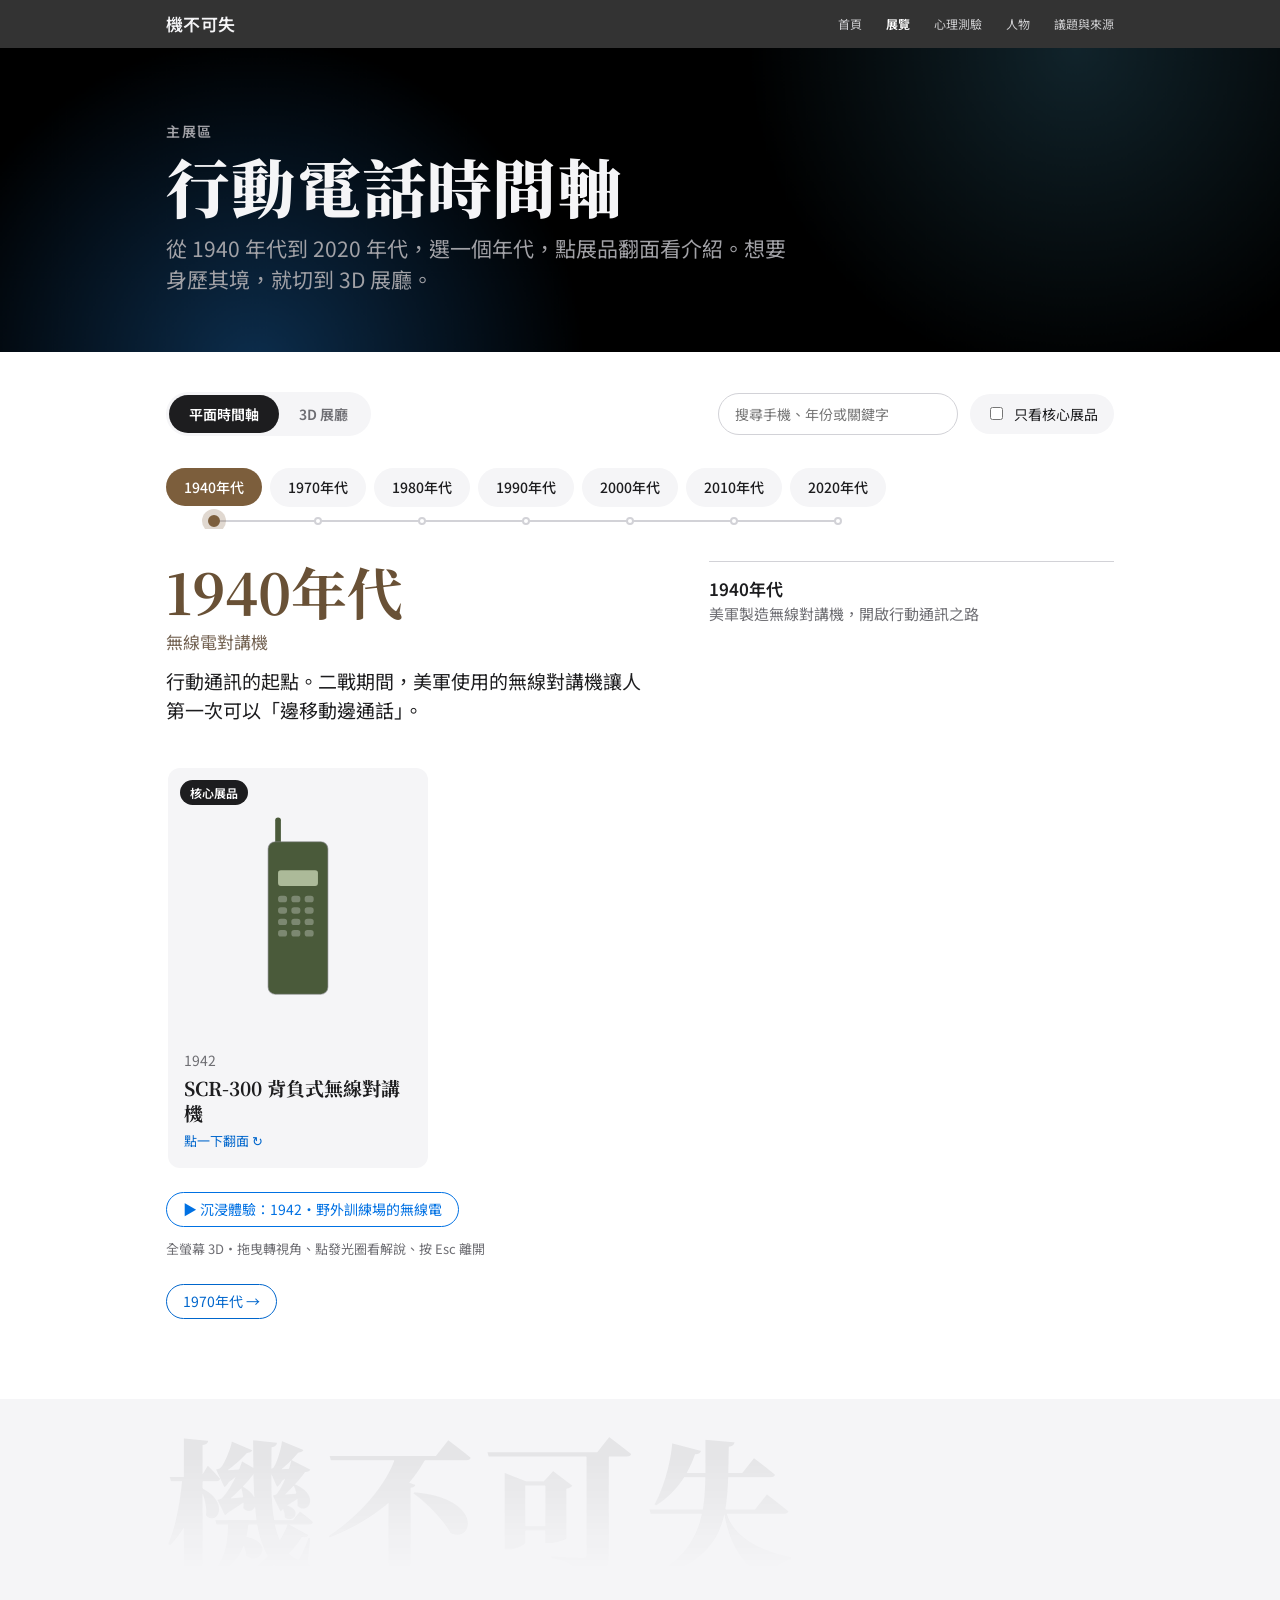
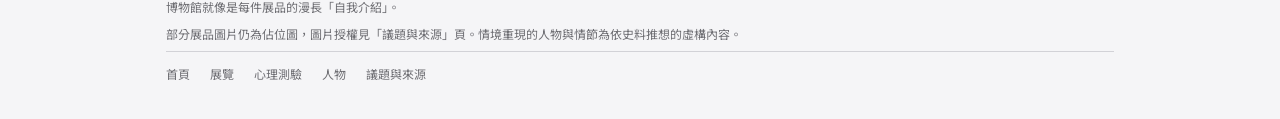
==== exhibit.html @ 0d258b7f "加入「機不可失」網站的完整原始碼 把線上版（Claude Artifact）的 62 個檔案逐檔存進 repo，並補上 README。 與線上版比對過大小與 SHA-256，沒有任何差異。  內容： " ====
<!doctype html>
<html lang="zh-Hant">
<head>
<meta charset="utf-8">
<meta name="viewport" content="width=device-width,initial-scale=1,viewport-fit=cover">
<title>展覽｜機不可失</title>
<meta name="description" content="行動電話時間軸：平面年代導覽與 3D 展廳。">
<link rel="icon" href="data:image/svg+xml,%3Csvg xmlns='http://www.w3.org/2000/svg' viewBox='0 0 64 64'%3E%3Crect width='64' height='64' rx='14' fill='%23000'/%3E%3Crect x='21' y='10' width='22' height='44' rx='5' fill='none' stroke='%23fff' stroke-width='3'/%3E%3Ccircle cx='32' cy='47' r='2.5' fill='%232997ff'/%3E%3C/svg%3E">
<meta property="og:type" content="website">
<meta property="og:site_name" content="機不可失">
<meta property="og:title" content="展覽｜機不可失">
<meta property="og:description" content="行動電話時間軸：平面年代導覽與 3D 展廳。">
<meta property="og:locale" content="zh_TW">
<meta name="theme-color" content="#000000">
<link rel="preconnect" href="https://fonts.googleapis.com">
<link rel="preconnect" href="https://fonts.gstatic.com" crossorigin>
<link href="https://fonts.googleapis.com/css2?family=Noto+Sans+TC:wght@400;500;700;900&family=Noto+Serif+TC:wght@600;700;900&display=swap" rel="stylesheet" media="print" onload="this.media='all'">
<noscript><link href="https://fonts.googleapis.com/css2?family=Noto+Sans+TC:wght@400;500;700;900&family=Noto+Serif+TC:wght@600;700;900&display=swap" rel="stylesheet"></noscript>
<link rel="stylesheet" href="css/3d.css">
<link rel="stylesheet" href="css/style.css">
<link rel="stylesheet" href="css/transitions.css">
<script src="js/transitions.js"></script>
<script type="importmap">{"imports":{"three":"https://cdn.jsdelivr.net/npm/three@0.160.0/build/three.module.js","three/addons/":"https://cdn.jsdelivr.net/npm/three@0.160.0/examples/jsm/"}}</script>
<style>:root{padding-top:env(safe-area-inset-top,0px);padding-bottom:env(safe-area-inset-bottom,0px)}[hidden]{display:none!important}</style>
</head>
<body data-page="exhibit">
<div id="site-nav"></div>

<section class="band page-head dark"><div class="wrap">
  <p class="eyebrow">主展區</p>
  <h1>行動電話時間軸</h1>
  <p class="sub">從 1940 年代到 2020 年代，選一個年代，點展品翻面看介紹。想要身歷其境，就切到 3D 展廳。</p>
</div></section>
<section class="band" id="exhibit-top"><div class="wrap" style="padding-block:40px 80px">
  <div class="exhibit-bar">
    <div class="mode-switch" role="tablist" aria-label="參觀模式">
      <button role="tab" id="tab-2d" aria-selected="true" aria-controls="panel-2d">平面時間軸</button>
      <button role="tab" id="tab-3d" aria-selected="false" aria-controls="panel-3d">3D 展廳</button>
    </div>
    <div class="filters">
      <input type="search" id="search" placeholder="搜尋手機、年份或關鍵字" aria-label="搜尋展品" autocomplete="off">
      <label class="chip-toggle" for="core-only"><input type="checkbox" id="core-only"> 只看核心展品</label>
    </div>
  </div>
  <div id="panel-2d" role="tabpanel" aria-labelledby="tab-2d">
    <div class="era-rail" id="era-rail" role="tablist" aria-label="年代"></div>
    <div class="era-panel" id="era-panel"></div>
    <div id="search-results" hidden></div>
  </div>
  <div id="panel-3d" role="tabpanel" aria-labelledby="tab-3d" hidden>
    <div class="hall" id="hall">
      <div class="hall-canvas" id="hall-canvas"></div>
      <div class="hall-loading" id="hall-loading"><div class="hall-skel"><span class="hs-phone"></span><span class="hs-bar"><i></i></span><p>展廳載入中…</p></div></div>
      <div class="hall-count" id="hall-count" aria-live="polite"></div>
      <div class="hall-hint">拖曳旋轉 · 雙指縮放 · 點按鍵、螢幕和圓點試試看 · 點發光展台進入沉浸體驗</div>
      <button class="hall-nav prev" id="hall-prev" aria-label="上一件展品">‹</button>
      <button class="hall-nav next" id="hall-next" aria-label="下一件展品">›</button>
      <div class="hall-info" id="hall-info"></div>
    </div>
    <div class="hall-strip" id="hall-strip" role="group" aria-label="用年份跳到展品"></div>
  </div>
</div></section>
<div id="site-footer"></div>
<script src="js/data.js"></script>
<script src="js/common.js"></script>
<script src="js/passport.js"></script>
<script src="js/exhibit.js"></script>
</body>
</html>
---- css/3d.css ----
/* 3D 展廳與沉浸體驗：沿用原本的樣式 */
.hall {
  position: relative; height: min(76vh, 700px); min-height: 440px;
  overflow: hidden; background: var(--hall-bg); border: 1px solid rgba(255, 255, 255, .08);
  color: #eef3fb; touch-action: pan-y; isolation: isolate;
  box-shadow: 0 30px 80px -30px rgba(40, 90, 200, .35);
}
/* 四角壓暗，讓視線落在展品上 */
.hall::after {
  content: ""; position: absolute; inset: 0; z-index: 1; pointer-events: none;
  background: radial-gradient(120% 90% at 55% 45%, transparent 55%, rgba(2, 4, 10, .55) 100%);
}
.hall-canvas, .hall-canvas canvas { position: absolute; inset: 0; width: 100%; height: 100%; display: block; }
.hall-canvas canvas { cursor: grab; }
.hall-canvas canvas:active { cursor: grabbing; }
.hall-loading { position: absolute; inset: 0; display: grid; place-items: center; color: #9fb0c8; }
.hall-hint, .hall-count, .hall-nav, .hall-info { z-index: 2; }
.hall-hint {
  position: absolute; top: 16px; left: 50%; transform: translateX(-50%);
  font-size: 13px; color: #c3d2ea; background: rgba(10, 16, 30, .55);
  border: 1px solid rgba(255, 255, 255, .12); border-radius: 980px;
  backdrop-filter: blur(10px); -webkit-backdrop-filter: blur(10px);
  padding: 6px 16px; width: max-content; max-width: calc(100% - 120px); text-align: center; line-height: 1.5; pointer-events: none;
  animation: hint-out .6s ease 8s forwards;
}
@keyframes hint-out { to { opacity: 0; } }
.hall-count {
  position: absolute; top: 16px; left: 16px; padding: 6px 12px; border-radius: 980px;
  font-size: 12px; letter-spacing: .08em; color: #8fa6c8; font-variant-numeric: tabular-nums;
  background: rgba(10, 16, 30, .55); border: 1px solid rgba(255, 255, 255, .12);
  backdrop-filter: blur(10px); -webkit-backdrop-filter: blur(10px); pointer-events: none;
}
.hall-count b { color: #eef3fb; font-size: 14px; }
.hall-nav {
  position: absolute; top: 45%; width: 48px; height: 48px; border-radius: 50%;
  border: 1px solid rgba(255, 255, 255, .22); background: rgba(10, 16, 30, .55);
  backdrop-filter: blur(10px); -webkit-backdrop-filter: blur(10px);
  color: #fff; font-size: 26px; line-height: 1; cursor: pointer;
  transition: background .2s, transform .2s, border-color .2s, opacity .2s;
}
.hall-nav:hover:not(:disabled) { background: rgba(96, 165, 250, .28); border-color: #60a5fa; }
.hall-nav:active:not(:disabled) { transform: scale(.94); }
.hall-nav:disabled { opacity: .25; cursor: default; }
.hall-nav:focus-visible, .hs-tick:focus-visible { outline: 2px solid #60a5fa; outline-offset: 2px; }
.hall-nav.prev { left: 16px; }
.hall-nav.next { right: 16px; }
.hall-info {
  position: absolute; left: 16px; right: 16px; bottom: 16px; max-width: 440px;
  background: rgba(8, 13, 26, .72); backdrop-filter: blur(16px) saturate(1.3); -webkit-backdrop-filter: blur(16px) saturate(1.3);
  border: 1px solid rgba(255, 255, 255, .14); border-radius: 16px; padding: 18px 20px 16px;
  box-shadow: 0 20px 50px rgba(0, 0, 0, .45);
}
.hall-info .year { color: #7db4ff; font-weight: 700; font-size: 12px; letter-spacing: .14em; margin-bottom: 4px; }
.hall-info h3 { margin: 0 0 8px; font-size: 22px; line-height: 1.25; }
.hall-info p { margin: 0 0 6px; font-size: 14px; line-height: 1.65; color: #c9d4e4; }
.hall-info .btn { border-color: rgba(238, 243, 251, .55); color: #eef3fb; margin-top: 6px; }
.hall-info .btn:hover { background: rgba(255, 255, 255, .1); }

/* 互動操作列、零件說明圓點 */
.hall-tools {
  position: absolute; z-index: 3; top: 64px; right: 16px; display: flex; flex-direction: column; align-items: stretch; gap: 8px; width: 132px;
}
.hall-tool {
  font: inherit; font-size: 13px; font-weight: 600; color: #e6edf8; cursor: pointer; text-align: center; white-space: nowrap;
  padding: 9px 12px; border-radius: 980px; border: 1px solid rgba(255, 255, 255, .2);
  background: rgba(10, 16, 30, .62); backdrop-filter: blur(10px); -webkit-backdrop-filter: blur(10px);
  transition: background .2s, border-color .2s, transform .15s;
}
.hall-tool:hover { background: rgba(96, 165, 250, .26); border-color: #60a5fa; }
.hall-tool:active { transform: scale(.96); }
.hall-tool:focus-visible { outline: 2px solid #60a5fa; outline-offset: 2px; }
.hall-tool.primary { background: #3b82f6; border-color: #3b82f6; color: #fff; }
.hall-tool.primary:hover { background: #2f6fe0; }
.hall-tool-row { display: flex; gap: 8px; justify-content: space-between; }
.hall-tool.round { flex: 1; padding: 7px 0; font-size: 16px; line-height: 1.1; }
.hall-pins { position: absolute; inset: 0; z-index: 3; pointer-events: none; overflow: hidden; }
.hall-pin {
  position: absolute; width: 26px; height: 26px; margin: -13px 0 0 -13px; padding: 0; border: 0; border-radius: 50%;
  background: rgba(96, 165, 250, .22); pointer-events: auto; cursor: pointer; color: #eef3fb; text-align: left;
}
.hall-pin i { position: absolute; inset: 7px; border-radius: 50%; background: #60a5fa; box-shadow: 0 0 0 2px rgba(255, 255, 255, .85); }
.hall-pin::before { content: ""; position: absolute; inset: -2px; border-radius: 50%; border: 2px solid rgba(96, 165, 250, .7); animation: pin-pulse 2s ease-out infinite; }
@keyframes pin-pulse { from { transform: scale(.7); opacity: 1; } to { transform: scale(1.7); opacity: 0; } }
.hall-pin:focus-visible { outline: 2px solid #fff; outline-offset: 2px; }
.hall-pin .pin-card {
  display: none; position: absolute; left: 32px; top: -6px; width: min(250px, 62vw); padding: 12px 14px; border-radius: 12px;
  background: rgba(8, 13, 26, .92); border: 1px solid rgba(255, 255, 255, .16); box-shadow: 0 16px 40px rgba(0, 0, 0, .5);
  font-size: 13px; line-height: 1.6; color: #c9d4e4; z-index: 5;
}
.hall-pin .pin-card b { display: block; margin-bottom: 3px; font-size: 14px; color: #fff; }
.hall-pin.open { z-index: 6; }
.hall-pin.open .pin-card { display: block; }
.hall-pin.left .pin-card { left: auto; right: 32px; }
.hall-pin.up .pin-card { top: auto; bottom: -6px; }
.hall-pin.open::before { animation: none; opacity: 0; }
@media (prefers-reduced-motion: reduce) { .hall-pin::before { animation: none; } .hall-tool { transition: none; } }

.hall .hall-nav.prev { left: auto; right: 76px; top: auto; bottom: 16px; }
.hall .hall-nav.next { right: 16px; top: auto; bottom: 16px; }
@media (max-width: 720px) {
  .hall-tools { top: 56px; left: 10px; right: 10px; width: auto; flex-direction: row; align-items: center; overflow-x: auto; scrollbar-width: none; padding-bottom: 2px; }
  .hall-slider { flex: 0 0 auto; width: 128px; }
  .hall-tools::-webkit-scrollbar { display: none; }
  .hall-tool { flex: 0 0 auto; }
  .hall-tool-row { flex: 0 0 auto; }
  .hall-tool.round { flex: 0 0 auto; width: 36px; }
  .hall .hall-nav.prev { left: 10px; right: auto; top: 46%; bottom: auto; }
  .hall .hall-nav.next { right: 10px; top: 46%; bottom: auto; }
  .hall-hint { display: none; }
}

/* 展廳下方的年份導覽 */
.hall-strip {
  display: flex; gap: 28px; overflow-x: auto; margin-top: 14px; padding: 4px 2px 10px;
  scrollbar-width: thin; scroll-snap-type: x proximity;
}
.hs-era { flex: 0 0 auto; display: grid; gap: 8px; }
.hs-label { font-size: 12px; letter-spacing: .1em; color: var(--muted); white-space: nowrap; }
.hs-ticks { display: flex; gap: 2px; border-top: 1px solid var(--line); }
.hs-tick {
  position: relative; display: grid; gap: 6px; justify-items: center; padding: 0 10px 4px; min-width: 52px;
  border: 0; background: transparent; color: var(--muted); font: inherit; font-size: 13px; cursor: pointer;
  scroll-snap-align: center; font-variant-numeric: tabular-nums;
}
.hs-tick i { display: block; width: 9px; height: 9px; margin-top: -5px; border-radius: 50%; background: var(--line); border: 2px solid var(--bg); transition: transform .2s, background .2s; }
.hs-tick:hover { color: var(--ink); }
.hs-tick:hover i { background: var(--muted); }
.hs-tick.on { color: var(--ink); font-weight: 700; }
.hs-tick.on i { background: #60a5fa; transform: scale(1.5); box-shadow: 0 0 0 4px rgba(96, 165, 250, .25); }
@media (prefers-reduced-motion: reduce) { .hall-nav, .hs-tick i { transition: none; } }

.hall-enter { border-color: #60a5fa !important; color: #dbeafe !important; }
.era-scenes { display: flex; flex-wrap: wrap; gap: 10px; margin-top: 4px; }
.era-scenes .btn { border-color: var(--accent); color: var(--accent); }
html.imm-open, html.imm-open body { overflow: hidden; }
.imm [hidden] { display: none !important; }
.imm {
  --imm-panel: rgba(8, 13, 26, .84); --imm-ink: #f1f5fb; --imm-muted: #c9d4e4; --imm-accent: #60a5fa;
  position: fixed; inset: 0; z-index: 1000; background: #060a14; color: var(--imm-ink);
  font-family: var(--sans); overflow: hidden; touch-action: none; user-select: none; -webkit-user-select: none;
}
.imm-canvas, .imm-canvas canvas { position: absolute; inset: 0; width: 100%; height: 100%; display: block; }
.imm-btn {
  font: inherit; font-size: 14px; font-weight: 700; color: var(--imm-ink); cursor: pointer; white-space: nowrap;
  background: var(--imm-panel); border: 1px solid rgba(255, 255, 255, .22); padding: 8px 14px;
  backdrop-filter: blur(6px); -webkit-backdrop-filter: blur(6px);
}
.imm-btn.primary { background: var(--imm-accent); border-color: var(--imm-accent); color: #051231; }
.imm-btn.pulse { animation: imm-pulse 1.4s ease-in-out infinite; }
@keyframes imm-pulse { 50% { box-shadow: 0 0 0 8px rgba(96, 165, 250, .25); } }
.imm-top {
  position: absolute; left: 0; right: 0; top: 0; display: flex; align-items: center; gap: 12px;
  padding: calc(env(safe-area-inset-top, 0px) + 12px) max(14px, env(safe-area-inset-right, 0px)) 12px max(14px, env(safe-area-inset-left, 0px));
  background: linear-gradient(rgba(0, 0, 0, .45), transparent);
}
.imm-steps { flex: 1; display: flex; justify-content: center; gap: 6px; }
.imm-steps span { width: 22px; height: 4px; background: rgba(255, 255, 255, .28); }
.imm-steps span.done { background: rgba(255, 255, 255, .75); }
.imm-steps span.now { background: var(--imm-accent); }
.imm-reticle { position: absolute; left: 50%; top: 50%; width: 44px; height: 44px; margin: -22px 0 0 -22px; pointer-events: none; }
.imm-reticle svg { width: 100%; height: 100%; overflow: visible; transform: rotate(-90deg); }
.imm-reticle .dot { fill: rgba(255, 255, 255, .9); stroke: rgba(0, 0, 0, .35); stroke-width: 1; }
.imm-reticle .ring { fill: none; stroke: var(--imm-accent); stroke-width: 3.5; stroke-linecap: round; transition: stroke-dashoffset .08s linear; }
.imm-reticle.active .dot { fill: var(--imm-accent); }
.imm-peek {
  position: absolute; top: 52px; left: 50%; transform: translateX(-50%); white-space: nowrap;
  font-size: 13px; font-weight: 700; text-shadow: 0 1px 4px rgba(0, 0, 0, .8);
}
.imm-arrow {
  position: absolute; top: 50%; transform: translateY(-50%); pointer-events: none;
  font-weight: 900; font-size: 15px; padding: 8px 14px; background: var(--imm-panel);
  opacity: 0; transition: opacity .3s;
}
.imm-arrow[data-dir="left"] { left: max(12px, env(safe-area-inset-left, 0px)); opacity: 1; }
.imm-arrow[data-dir="right"] { right: max(12px, env(safe-area-inset-right, 0px)); opacity: 1; }
.imm-arrow[data-dir="up"] { left: 50%; top: 22%; transform: translateX(-50%); opacity: 1; }
.imm-arrow[data-dir="down"] { left: 50%; top: 74%; transform: translateX(-50%); opacity: 1; }
.imm-caption {
  position: absolute; left: 50%; bottom: calc(env(safe-area-inset-bottom, 0px) + 28px); transform: translate(-50%, 8px);
  width: min(680px, calc(100% - 32px)); margin: 0; padding: 12px 18px; text-align: center;
  background: var(--imm-panel); font-size: clamp(16px, 2.2vw, 20px); line-height: 1.55; font-weight: 500; text-wrap: balance;
  opacity: 0; transition: opacity .4s, transform .4s; pointer-events: none;
}
.imm-caption.show { opacity: 1; transform: translate(-50%, 0); }
.imm-skip { position: absolute; right: max(14px, env(safe-area-inset-right, 0px)); bottom: calc(env(safe-area-inset-bottom, 0px) + 100px); }
.imm-explore {
  position: absolute; left: 50%; transform: translateX(-50%); bottom: calc(env(safe-area-inset-bottom, 0px) + 20px);
  width: min(560px, calc(100% - 32px)); padding: 12px 14px; background: var(--imm-panel);
  display: grid; gap: 8px; transition: opacity .3s;
}
.imm-explore.dim { opacity: 0; pointer-events: none; }
.imm-prompt { margin: 0; font-weight: 700; }
.imm-explore-row { display: flex; align-items: center; justify-content: space-between; gap: 12px; }
.imm-count { color: var(--imm-muted); font-size: 14px; }
.imm-card {
  position: absolute; left: 50%; transform: translateX(-50%); bottom: calc(env(safe-area-inset-bottom, 0px) + 20px);
  width: min(560px, calc(100% - 32px)); max-height: 46vh; overflow: auto; padding: 16px 18px 14px;
  background: #ffffff; color: #0a1324; box-shadow: 0 10px 40px rgba(0, 0, 0, .4); animation: imm-up .3s ease-out;
}
.imm-card .eyebrow { color: #1d4ed8; margin-bottom: 4px; }
.imm-card h3 { margin: 0 0 6px; font-size: 19px; text-wrap: balance; }
.imm-card-text { margin: 0 0 12px; font-size: 15px; line-height: 1.7; color: #3b4760; }
.imm-card .imm-btn { background: #0a1324; color: #ffffff; border-color: #0a1324; }
@keyframes imm-up { from { opacity: 0; transform: translate(-50%, 12px); } }
.imm-sheet {
  position: absolute; inset: 0; display: grid; align-content: center; justify-items: center; gap: 4px; overflow: auto;
  padding: 24px max(24px, env(safe-area-inset-right, 0px)) 24px max(24px, env(safe-area-inset-left, 0px));
  background: rgba(5, 9, 20, .72); backdrop-filter: blur(3px); -webkit-backdrop-filter: blur(3px);
}
.imm-sheet > * { width: min(560px, 100%); }
.imm-sheet .eyebrow { color: var(--imm-accent); }
.imm-sheet h2 { margin: 0 0 8px; font-family: var(--serif); font-size: clamp(28px, 6vw, 40px); text-wrap: balance; }
.imm-sheet p { margin: 0 0 10px; color: var(--imm-muted); line-height: 1.7; }
.imm-how { list-style: none; padding: 0; margin: 6px 0 12px; display: grid; gap: 8px; }
.imm-how li { color: var(--imm-muted); font-size: 15px; line-height: 1.6; }
.imm-how b { display: block; color: var(--imm-ink); }
.imm-note { font-size: 13px; border-left: 3px solid var(--imm-accent); padding-left: 10px; }
.imm-actions { display: flex; flex-wrap: wrap; gap: 10px; margin-top: 8px; }
.imm-sheet .btn { border-color: var(--imm-ink); color: var(--imm-ink); cursor: pointer; font: inherit; font-weight: 700; }
.imm-sheet .btn.primary { background: var(--imm-accent); border-color: var(--imm-accent); color: #051231; }
.imm-loading { font-size: 14px; }
.imm-toast {
  position: absolute; left: 50%; top: calc(env(safe-area-inset-top, 0px) + 64px); transform: translate(-50%, -8px);
  width: max-content; max-width: calc(100% - 32px); padding: 10px 16px; background: var(--imm-panel);
  font-size: 14px; opacity: 0; transition: opacity .3s, transform .3s; pointer-events: none;
}
.imm-toast.show { opacity: 1; transform: translate(-50%, 0); }
@media (max-width: 720px) {
  .imm-caption { bottom: calc(env(safe-area-inset-bottom, 0px) + 18px); }
  .imm-skip { bottom: calc(env(safe-area-inset-bottom, 0px) + 112px); }
}

/* 手機螢幕特寫：演出到關鍵動作時，在角落顯示螢幕上的內容 */
.imm-inset {
  position: absolute; z-index: 4; right: max(14px, env(safe-area-inset-right, 0px)); top: calc(env(safe-area-inset-top, 0px) + 62px);
  padding: 9px 9px 6px; border-radius: 24px; background: #0b0b0d; border: 1px solid rgba(255, 255, 255, .16);
  box-shadow: 0 14px 40px rgba(0, 0, 0, .55); display: grid; gap: 5px; justify-items: center;
  animation: imm-inset-in .45s cubic-bezier(.2, .8, .2, 1) both; pointer-events: none;
}
.imm-inset[data-tone="lcd"] { border-radius: 14px; background: #2a2d2a; padding: 8px 8px 5px; }
.imm-inset canvas { display: block; border-radius: 16px; background: #000; }
.imm-inset[data-tone="lcd"] canvas { border-radius: 5px; }
.imm-inset-label { font-size: 11px; letter-spacing: .08em; color: rgba(255, 255, 255, .6); }
@keyframes imm-inset-in { from { opacity: 0; transform: translateY(-10px) scale(.94); } }
@media (prefers-reduced-motion: reduce) { .imm-inset { animation: none; } }

/* 分解檢視：零件清單、說明卡、分解程度滑桿 */
.hall-slider { display: grid; gap: 4px; padding: 8px 12px 6px; border-radius: 14px; border: 1px solid rgba(255, 255, 255, .2); background: rgba(10, 16, 30, .62); backdrop-filter: blur(10px); -webkit-backdrop-filter: blur(10px); font-size: 12px; color: #c3d2ea; }
.hall-slider input { width: 100%; margin: 0; accent-color: #60a5fa; }
.hall-parts {
  position: absolute; z-index: 3; left: 16px; top: 60px; width: 232px; max-height: calc(100% - 76px); display: flex; flex-direction: column; gap: 8px;
}
.hp-head { font-size: 12px; letter-spacing: .08em; color: #8fa6c8; }
.hp-head b { color: #eef3fb; font-size: 14px; }
.hp-list {
  display: flex; flex-direction: column; gap: 2px; overflow-y: auto; min-height: 0; padding: 6px; border-radius: 14px;
  background: rgba(8, 13, 26, .72); border: 1px solid rgba(255, 255, 255, .14); backdrop-filter: blur(12px); -webkit-backdrop-filter: blur(12px); scrollbar-width: thin;
}
.hp-list button {
  display: flex; align-items: center; gap: 9px; padding: 6px 10px; border: 0; border-radius: 9px; background: transparent;
  color: #c9d4e4; font: inherit; font-size: 13px; text-align: left; cursor: pointer; white-space: nowrap;
}
.hp-list button i, .hp-card b i { flex: 0 0 auto; width: 9px; height: 9px; border-radius: 3px; }
.hp-list button:hover { background: rgba(255, 255, 255, .08); color: #fff; }
.hp-list button.on { background: rgba(96, 165, 250, .22); color: #fff; font-weight: 700; }
.hp-list button:focus-visible { outline: 2px solid #60a5fa; outline-offset: -2px; }
.hp-card {
  padding: 12px 14px; border-radius: 14px; background: rgba(8, 13, 26, .86); border: 1px solid rgba(255, 255, 255, .16);
  box-shadow: 0 14px 36px rgba(0, 0, 0, .45); font-size: 13px; line-height: 1.65; color: #c9d4e4;
}
.hp-card b { display: flex; align-items: center; gap: 8px; margin-bottom: 4px; font-size: 15px; color: #fff; }
.hp-card p { margin: 0; }
.hp-card .hp-hint { color: #8fa6c8; }
.hall.exploded .hall-info { display: none; }
.hall-pin.part { width: 18px; height: 18px; margin: -9px 0 0 -9px; background: rgba(255, 255, 255, .12); }
.hall-pin.part i { inset: 4px; box-shadow: 0 0 0 1.5px rgba(255, 255, 255, .9); }
.hall-pin.part::before { display: none; }
.hall-pin.part .pin-tag {
  display: none; position: absolute; left: 24px; top: 50%; transform: translateY(-50%); padding: 3px 9px; border-radius: 980px;
  background: rgba(8, 13, 26, .92); border: 1px solid rgba(255, 255, 255, .2); color: #fff; font-style: normal; font-size: 12px; font-weight: 700; white-space: nowrap;
}
.hall-pin.part:hover .pin-tag, .hall-pin.part.sel .pin-tag { display: block; }
.hall-pin.part.sel { background: rgba(125, 211, 252, .35); z-index: 6; }
@media (max-width: 720px) {
  .hall-parts { left: 10px; right: 10px; top: auto; bottom: 10px; width: auto; max-height: none; }
  .hp-head { display: none; }
  .hp-list { flex-direction: row; overflow-x: auto; overflow-y: hidden; }
  .hp-list button { flex: 0 0 auto; border: 1px solid rgba(255, 255, 255, .12); }
  .hp-card { max-height: 22vh; overflow-y: auto; }
}
@media (prefers-reduced-motion: reduce) { .hall-pin.part { transition: none; } }
---- css/style.css ----
/* 機不可失：Apple 風格。黑色與淺灰區塊交替，只有藍色用在可點擊的東西上。 */
:root {
  --bg: #ffffff;
  --alt: #f5f5f7;
  --card: #f5f5f7;
  --ink: #1d1d1f;
  --muted: #6e6e73;
  --line: #d2d2d7;
  --blue: #0071e3;
  --link: #0066cc;
  --on-blue: #ffffff;
  --accent: #0071e3;
  --sans: -apple-system, BlinkMacSystemFont, 'SF Pro Text', 'PingFang TC', 'Noto Sans TC', 'Microsoft JhengHei', 'Helvetica Neue', Arial, sans-serif;
  --serif: var(--sans);
  --display: -apple-system, BlinkMacSystemFont, 'SF Pro Display', 'PingFang TC', 'Noto Sans TC', 'Microsoft JhengHei', 'Helvetica Neue', Arial, sans-serif;
  --hall-bg: #000000;
  --shadow: rgba(0, 0, 0, .22) 3px 5px 30px 0;
}
@media (prefers-color-scheme: dark) {
  :root:not([data-theme="light"]) {
    --bg: #000000; --alt: #101012; --card: #1d1d1f; --ink: #f5f5f7; --muted: #a1a1a6;
    --line: #3a3a3c; --link: #2997ff; --shadow: none; color-scheme: dark;
  }
}
:root[data-theme="dark"] {
  --bg: #000000; --alt: #101012; --card: #1d1d1f; --ink: #f5f5f7; --muted: #a1a1a6;
  --line: #3a3a3c; --link: #2997ff; --shadow: none; color-scheme: dark;
}
/* 永遠是黑色的區塊 */
.dark {
  --bg: #000000; --alt: #000000; --card: #1d1d1f; --ink: #f5f5f7; --muted: #a1a1a6;
  --line: #3a3a3c; --link: #2997ff; --shadow: none;
  background: #000; color: #f5f5f7;
}

* { box-sizing: border-box; }
html { scroll-behavior: smooth; scroll-padding-top: 64px; -webkit-text-size-adjust: 100%; }
body {
  margin: 0; background: var(--bg); color: var(--ink);
  font-family: var(--sans); font-size: 17px; line-height: 1.6; letter-spacing: 0;
  -webkit-font-smoothing: antialiased;
}
a { color: var(--link); text-decoration: none; }
a:hover { text-decoration: underline; }
button { font: inherit; color: inherit; cursor: pointer; }
img { max-width: 100%; display: block; }
:focus-visible { outline: 2px solid var(--blue); outline-offset: 2px; }
h1, h2, h3, h4 { text-wrap: balance; }

/* 頂部選單：深色毛玻璃 */
body::before {
  content: ''; position: fixed; inset: 0 0 auto; height: env(safe-area-inset-top, 0px);
  z-index: 40; background: #000;
}
.nav {
  position: sticky; top: env(safe-area-inset-top, 0px); z-index: 30; height: 48px;
  background: rgba(0, 0, 0, .8); backdrop-filter: saturate(180%) blur(20px); -webkit-backdrop-filter: saturate(180%) blur(20px);
}
.nav-in {
  max-width: 980px; height: 100%; margin: 0 auto; display: flex; align-items: center; gap: 28px;
  padding-left: max(16px, env(safe-area-inset-left, 0px)); padding-right: max(16px, env(safe-area-inset-right, 0px));
}
.brand { color: #f5f5f7; font-weight: 600; font-size: 17px; white-space: nowrap; letter-spacing: .02em; }
.brand:hover { text-decoration: none; }
.nav-links { display: flex; gap: 24px; margin-left: auto; overflow-x: auto; scrollbar-width: none; }
.nav-links::-webkit-scrollbar { display: none; }
.nav-links a { color: rgba(245, 245, 247, .8); font-size: 12px; white-space: nowrap; }
.nav-links a:hover, .nav-links a[aria-current="page"] { color: #fff; text-decoration: none; }
.nav-links a[aria-current="page"] { font-weight: 600; }

/* 區塊 */
.band { background: var(--bg); color: var(--ink); }
.band.alt { background: var(--alt); }
.wrap {
  max-width: 980px; margin: 0 auto;
  padding-left: max(16px, env(safe-area-inset-left, 0px)); padding-right: max(16px, env(safe-area-inset-right, 0px));
}
.band > .wrap { padding-block: 80px; }
.eyebrow { margin: 0 0 8px; color: var(--muted); font-weight: 600; font-size: 14px; letter-spacing: .04em; }
.h-section { margin: 0 0 12px; font-family: var(--display); font-weight: 600; font-size: clamp(30px, 5vw, 48px); line-height: 1.15; }
.sub { margin: 0 0 40px; max-width: 640px; color: var(--muted); font-size: clamp(17px, 2.2vw, 21px); line-height: 1.5; }

/* 首頁開場 */
.hero { text-align: center; }
.hero > .wrap { padding-block: 96px 88px; }
.hero h1 { margin: 0; font-family: var(--display); font-weight: 600; font-size: clamp(52px, 11vw, 104px); line-height: 1.08; letter-spacing: .02em; }
.hero .tag { margin: 12px 0 0; font-family: var(--display); font-size: clamp(22px, 4vw, 32px); font-weight: 400; line-height: 1.2; letter-spacing: .3em; color: var(--muted); padding-left: .3em; }
.hero .lead { max-width: 560px; margin: 28px auto 32px; font-size: clamp(17px, 2.4vw, 21px); line-height: 1.55; color: #a1a1a6; text-align: left; }
.hero-actions { display: flex; flex-wrap: wrap; gap: 14px; justify-content: center; }

/* 按鈕 */
.btn {
  display: inline-flex; align-items: center; justify-content: center; gap: 6px;
  padding: 11px 22px; border-radius: 980px; border: 1px solid var(--link);
  background: transparent; color: var(--link); font-size: 17px; line-height: 1.2; white-space: nowrap;
}
.btn:hover { text-decoration: none; background: color-mix(in srgb, var(--link) 10%, transparent); }
.btn.primary { background: var(--blue); border-color: var(--blue); color: var(--on-blue); }
.btn.primary:hover { background: #0077ed; }
.btn.small { padding: 8px 16px; font-size: 14px; }
.btn[disabled] { opacity: .4; cursor: default; }
.link-more { color: var(--link); font-size: 17px; }
.link-more::after { content: ' ›'; }

/* 首頁：數字、年代、精選、頁面入口 */
.stats { display: flex; flex-wrap: wrap; gap: 24px 64px; margin: 0 0 8px; padding: 0; list-style: none; }
.stats li { display: flex; flex-direction: column; }
.stats b { font-family: var(--display); font-size: clamp(44px, 8vw, 72px); font-weight: 600; line-height: 1.05; font-variant-numeric: tabular-nums; }
.stats span { color: var(--muted); font-size: 15px; }
.era-tiles { display: grid; grid-template-columns: repeat(auto-fill, minmax(200px, 1fr)); gap: 12px; margin-top: 48px; }
.era-tile { display: flex; flex-direction: column; gap: 4px; padding: 20px; border-radius: 12px; background: var(--card); color: var(--ink); min-width: 0; }
.era-tile:hover { text-decoration: none; background: color-mix(in srgb, var(--card) 88%, var(--ink)); }
.era-tile .y { font-size: 28px; font-weight: 600; line-height: 1.15; font-family: var(--display); }
.era-tile .n { color: var(--muted); font-size: 14px; line-height: 1.4; }
.era-tile .c { color: var(--link); font-size: 14px; margin-top: 8px; }

.pick-grid { display: grid; grid-template-columns: repeat(auto-fit, minmax(210px, 1fr)); gap: 16px; }
.pick { display: flex; flex-direction: column; border-radius: 12px; background: var(--card); color: var(--ink); overflow: hidden; min-width: 0; }
.pick:hover { text-decoration: none; }
.pick .photo { border-radius: 0; }
.pick-body { padding: 16px 20px 22px; }
.pick-body .y { color: var(--muted); font-size: 14px; }
.pick-body h3 { margin: 2px 0 6px; font-size: 21px; font-weight: 600; line-height: 1.25; font-family: var(--display); }
.pick-body p { margin: 0; color: var(--muted); font-size: 14px; line-height: 1.5; }

.door-grid { display: grid; grid-template-columns: repeat(auto-fit, minmax(230px, 1fr)); gap: 16px; }
.door { display: flex; flex-direction: column; gap: 6px; padding: 28px 24px; border-radius: 12px; background: var(--card); color: var(--ink); min-width: 0; }
.door:hover { text-decoration: none; background: color-mix(in srgb, var(--card) 88%, var(--ink)); }
.door h3 { margin: 0; font-size: 28px; font-weight: 600; line-height: 1.15; font-family: var(--display); }
.door p { margin: 0; color: var(--muted); font-size: 15px; line-height: 1.5; }
.door .go { margin-top: auto; padding-top: 14px; color: var(--link); font-size: 15px; }

/* 內頁標題 */
.page-head > .wrap { padding-block: 72px 56px; }
.page-head h1 { margin: 0 0 12px; font-family: var(--display); font-weight: 600; font-size: clamp(36px, 7vw, 64px); line-height: 1.1; letter-spacing: .01em; }
.page-head .sub { margin: 0; }

/* 照片佔位圖 */
.photo { aspect-ratio: 4 / 5; width: 100%; border-radius: 8px; background: var(--alt); overflow: hidden; display: grid; place-items: center; }
.dark .photo, .pick .photo, .flip-front .photo { background: transparent; }
.photo img { width: 100%; height: 100%; object-fit: contain; }
.photo.real, .dark .photo.real, .pick .photo.real, .flip-front .photo.real { background: #fff; }
.photo.real img { padding: 8px; }

/* 展覽頁：模式切換 */
.mode-switch { display: inline-flex; padding: 3px; border-radius: 980px; background: var(--card); }
.mode-switch button { border: 0; background: transparent; padding: 8px 20px; border-radius: 980px; font-size: 14px; font-weight: 600; color: var(--muted); }
.mode-switch button[aria-selected="true"] { background: var(--ink); color: var(--bg); }
.exhibit-bar { display: flex; flex-wrap: wrap; align-items: center; justify-content: space-between; gap: 16px; margin-bottom: 28px; }

/* 展覽頁：年代 */
.era-rail { display: flex; gap: 8px; overflow-x: auto; padding: 4px 0 12px; scrollbar-width: none; scroll-snap-type: x proximity; }
.era-rail::-webkit-scrollbar { display: none; }
.era-dot { flex: 0 0 auto; scroll-snap-align: start; border: 0; border-radius: 980px; padding: 8px 18px; background: var(--card); color: var(--ink); font-size: 14px; font-weight: 500; white-space: nowrap; }
.era-dot[aria-selected="true"] { background: var(--blue); color: #fff; }
.era-panel { animation: fade .35s ease; }
@keyframes fade { from { opacity: 0; transform: translateY(8px); } to { opacity: 1; transform: none; } }
.era-intro { display: grid; grid-template-columns: 1.2fr 1fr; gap: 32px 56px; padding: 32px 0 40px; }
.era-intro h3 { margin: 0; font-family: var(--display); font-size: clamp(34px, 6vw, 56px); font-weight: 600; line-height: 1.1; }
.era-intro .network { display: inline-block; margin: 6px 0 12px; color: var(--muted); font-size: 17px; }
.era-intro p { margin: 0; font-size: 19px; line-height: 1.5; }
.events { list-style: none; margin: 0; padding: 0; display: grid; gap: 14px; align-content: start; }
.events li { padding-top: 14px; border-top: 1px solid var(--line); font-size: 15px; line-height: 1.55; color: var(--muted); }
.events b { display: block; color: var(--ink); font-size: 17px; font-weight: 600; }
.phone-row { display: flex; gap: 16px; overflow-x: auto; padding: 4px 2px 20px; scroll-snap-type: x proximity; scrollbar-width: thin; }
.flip { flex: 0 0 min(260px, 72vw); scroll-snap-align: start; perspective: 1000px; border: 0; padding: 0; background: none; text-align: left; height: 400px; }
.flip-inner { position: relative; width: 100%; height: 100%; transition: transform .6s cubic-bezier(.2, .7, .2, 1); transform-style: preserve-3d; }
.flip.flipped .flip-inner { transform: rotateY(180deg); }
.flip-face { position: absolute; inset: 0; backface-visibility: hidden; -webkit-backface-visibility: hidden; border-radius: 12px; padding: 16px; display: flex; flex-direction: column; }
.flip-front { background: var(--card); gap: 4px; }
.flip-front .photo { aspect-ratio: auto; flex: 1; min-height: 0; margin-bottom: 8px; }
.flip-front .year { color: var(--muted); font-size: 14px; }
.flip-front .name { font-weight: 600; font-size: 19px; line-height: 1.3; font-family: var(--display); }
.flip-front .tap { font-size: 13px; color: var(--link); margin-top: 2px; }
.flip-back { background: var(--ink); color: var(--bg); transform: rotateY(180deg); overflow-y: auto; padding: 22px 20px; }
.flip-back h4 { margin: 0 0 14px; font-size: 21px; font-weight: 600; line-height: 1.25; font-family: var(--display); }
.flip-back .label { font-size: 12px; font-weight: 600; letter-spacing: .06em; opacity: .6; margin-top: 10px; }
.flip-back p { margin: 2px 0 0; font-size: 15px; line-height: 1.6; }
.flip-back .img-note { margin-top: 14px; font-size: 12px; line-height: 1.5; opacity: .65; }
.flip.highlight .flip-face { outline: 3px solid var(--blue); outline-offset: 2px; }
.no-phones { margin: 0 0 8px; padding: 20px 24px; border-radius: 12px; background: var(--card); color: var(--muted); font-size: 15px; }
.era-scenes { display: flex; flex-wrap: wrap; gap: 10px; margin-top: 4px; }
.era-nav { display: flex; justify-content: space-between; gap: 12px; margin-top: 24px; }

/* 展覽頁：3D 展廳（黑色大畫面） */
.hall { border: 0; border-radius: 12px; box-shadow: none; }

/* 心理測驗 */
.quiz-card { max-width: 720px; margin: 0 auto; padding: 36px; border-radius: 12px; background: var(--card); }
.quiz-progress { display: flex; gap: 6px; margin-bottom: 24px; }
.quiz-progress span { flex: 1; height: 4px; border-radius: 2px; background: var(--line); }
.quiz-progress span.done { background: var(--blue); }
.quiz-q { margin: 4px 0 24px; font-family: var(--display); font-size: clamp(24px, 4vw, 32px); font-weight: 600; line-height: 1.25; }
.quiz-options { display: grid; grid-template-columns: repeat(2, minmax(0, 1fr)); gap: 12px; }
.quiz-option { display: flex; align-items: center; gap: 12px; padding: 16px 18px; border: 1px solid var(--line); border-radius: 12px; background: var(--bg); text-align: left; font-size: 17px; }
.quiz-option:hover { border-color: var(--blue); }
.quiz-option b { flex: 0 0 auto; display: grid; place-items: center; width: 28px; height: 28px; border-radius: 50%; background: var(--card); color: var(--muted); font-size: 13px; }
.quiz-result h3 { margin: 0 0 8px; font-family: var(--display); font-size: clamp(32px, 6vw, 48px); font-weight: 600; line-height: 1.1; }
.quiz-result .phone-tag { margin: 0 0 16px; color: var(--muted); }
.quiz-result p { line-height: 1.7; }
.quiz-result .actions { display: flex; flex-wrap: wrap; gap: 10px; margin-top: 24px; }
.quiz-result .photo { max-width: 220px; margin: 0 0 20px; background: transparent; }

/* 人物、議題 */
.people-grid, .issue-grid { display: grid; grid-template-columns: repeat(auto-fill, minmax(280px, 1fr)); gap: 16px; }
.card { display: flex; flex-direction: column; padding: 28px 24px; border-radius: 12px; background: var(--card); min-width: 0; }
.card .era { margin: 0 0 6px; color: var(--muted); font-size: 13px; }
.card h3 { margin: 0; font-family: var(--display); font-size: 24px; font-weight: 600; line-height: 1.25; }
.card .en { color: var(--muted); font-size: 14px; margin: 2px 0 8px; }
.card p { margin: 8px 0 0; color: var(--muted); font-size: 15px; line-height: 1.65; }
.card .more { margin-top: auto; padding-top: 14px; font-size: 15px; }
.source-list { margin: 0; padding: 0; list-style: none; display: grid; gap: 0; }
.source-list li { padding: 14px 0; border-top: 1px solid var(--line); }
.source-list li:last-child { border-bottom: 1px solid var(--line); }

.footer { background: var(--alt); color: var(--muted); font-size: 12px; }
.footer .wrap { padding-block: 28px 36px; }
.footer p { margin: 0 0 8px; }
.footer nav { display: flex; flex-wrap: wrap; gap: 8px 20px; padding-top: 12px; border-top: 1px solid var(--line); }
.footer nav a { color: var(--muted); }

@media (max-width: 720px) {
  .band > .wrap { padding-block: 56px; }
  .hero > .wrap { padding-block: 64px 56px; }
  .page-head > .wrap { padding-block: 48px 36px; }
  .era-intro { grid-template-columns: 1fr; gap: 24px; padding-top: 24px; }
  .quiz-card { padding: 22px 18px; }
  .quiz-options { grid-template-columns: 1fr; }
  .nav-in { gap: 16px; }
  .nav-links { gap: 18px; }
  .hall-nav { top: 38%; width: 40px; height: 40px; }
  .hall-hint { font-size: 11px; }
  .hall { height: 78vh; }
  .hall-info { left: 10px; right: 10px; bottom: 10px; padding: 10px 14px; }
  .hall-info h3 { font-size: 17px; }
  .hall-info p + p { display: none; }
}
@media (prefers-reduced-motion: reduce) {
  * { transition: none !important; animation: none !important; scroll-behavior: auto !important; }
}

/* 搜尋、核心展品篩選、徽章 */
.filters { display: flex; flex-wrap: wrap; align-items: center; gap: 12px; }
.filters input[type="search"] { width: min(280px, 100%); padding: 9px 16px; border: 1px solid var(--line); border-radius: 980px; background: var(--bg); color: var(--ink); font: inherit; font-size: 14px; }
.chip-toggle { display: inline-flex; align-items: center; gap: 8px; padding: 9px 16px; border-radius: 980px; background: var(--card); font-size: 14px; cursor: pointer; white-space: nowrap; }
.chip-toggle input { accent-color: var(--blue); }
.result-count { margin: 4px 0 16px; color: var(--muted); font-size: 15px; }
.phone-grid { display: grid; grid-template-columns: repeat(auto-fill, minmax(230px, 1fr)); gap: 16px; }
.phone-grid .flip { flex: none; width: 100%; }
.badge { position: absolute; top: 12px; left: 12px; z-index: 2; padding: 3px 10px; border-radius: 980px; background: var(--ink); color: var(--bg); font-size: 12px; font-weight: 600; }
.back-link { display: inline-block; margin-top: 16px; color: #2997ff; font-size: 14px; cursor: pointer; }
.flip-back .back-link { color: var(--bg); text-decoration: underline; text-underline-offset: 3px; }


/* 單一展品頁 */
.phone-hero > .wrap { display: grid; grid-template-columns: minmax(0, 340px) minmax(0, 1fr); gap: 48px; align-items: center; padding-block: 64px 72px; }
.phone-hero .photo { aspect-ratio: 4 / 5; border-radius: 12px; }
.phone-hero h1 { margin: 0 0 8px; font-family: var(--display); font-weight: 600; font-size: clamp(34px, 6vw, 60px); line-height: 1.1; }
.phone-hero .yr { margin: 0 0 16px; font-size: 24px; color: var(--muted); font-variant-numeric: tabular-nums; }
.phone-hero .lead { margin: 0 0 24px; font-size: clamp(17px, 2.4vw, 21px); line-height: 1.55; max-width: 560px; }
.phone-hero .actions { display: flex; flex-wrap: wrap; gap: 12px; }
.pill-note { display: inline-block; margin: 0 0 16px; padding: 3px 12px; border-radius: 980px; background: #1d1d1f; color: #f5f5f7; font-size: 13px; font-weight: 600; }
.two-col { display: grid; grid-template-columns: 1fr 1fr; gap: 32px 56px; }
.two-col h2, .era-ctx h2, .neighbors h2 { margin: 0 0 10px; font-family: var(--display); font-size: 28px; font-weight: 600; line-height: 1.2; }
.two-col p { margin: 0; font-size: 19px; line-height: 1.6; }
.fine { margin: 32px 0 0; color: var(--muted); font-size: 13px; line-height: 1.6; }
.era-ctx .net { color: var(--muted); margin: 0 0 12px; }
.era-ctx p { margin: 0 0 20px; font-size: 19px; line-height: 1.6; max-width: 640px; }
.compare { display: grid; grid-template-columns: 1fr 1fr; gap: 16px; }
.cmp { display: flex; flex-direction: column; gap: 4px; padding: 20px 24px; border-radius: 12px; background: var(--card); color: var(--ink); min-width: 0; }
.cmp:hover { text-decoration: none; background: color-mix(in srgb, var(--card) 88%, var(--ink)); }
.cmp .dir { color: var(--muted); font-size: 13px; }
.cmp .nm { font-family: var(--display); font-size: 21px; font-weight: 600; line-height: 1.3; }
.cmp .gap { color: var(--muted); font-size: 14px; }
.cmp.empty { background: transparent; border: 1px dashed var(--line); color: var(--muted); }
@media (max-width: 720px) {
  .phone-hero > .wrap { grid-template-columns: 1fr; gap: 28px; }
  .phone-hero .photo { max-width: 260px; }
  .two-col, .compare { grid-template-columns: 1fr; }
}

.facts { margin: 0; display: grid; gap: 0; }
.facts div { display: flex; justify-content: space-between; gap: 16px; padding: 12px 0; border-top: 1px solid var(--line); font-size: 17px; }
.facts div:last-child { border-bottom: 1px solid var(--line); }
.facts dt { color: var(--muted); }
.facts dd { margin: 0; text-align: right; font-weight: 500; }
.cmp-wrap { margin-top: 24px; overflow-x: auto; }
.cmp-table { width: 100%; min-width: 640px; border-collapse: collapse; font-size: 15px; line-height: 1.5; table-layout: fixed; }
.cmp-table th, .cmp-table td { padding: 14px 16px; border-top: 1px solid var(--line); text-align: left; vertical-align: top; }
.cmp-table thead th { border-top: 0; font-family: var(--display); font-size: 17px; font-weight: 600; }
.cmp-table tbody th { width: 110px; color: var(--muted); font-weight: 500; }
.cmp-table .now { background: var(--card); }
.cmp-table .dir { display: block; margin-bottom: 2px; color: var(--muted); font-size: 12px; font-weight: 500; }
.cmp-head { display: block; color: var(--link); }
.cmp-head.none { color: var(--muted); }

.door .eyebrow { color: var(--muted); }

/* 首頁：灰底區塊上的年代磚用白色，才看得出邊界 */
.band.alt .era-tile { background: var(--bg); }
.band.alt .era-tile:hover { background: color-mix(in srgb, var(--bg) 93%, var(--ink)); }
/* 首頁：窄螢幕上數字排成 2×2，年代磚排兩欄，不要一張一排拉得很長 */
@media (max-width: 720px) {
  .stats { display: grid; grid-template-columns: repeat(2, minmax(0, 1fr)); gap: 20px 16px; }
  .era-tiles { grid-template-columns: repeat(2, minmax(0, 1fr)); gap: 10px; margin-top: 32px; }
  .era-tile { padding: 14px 16px; }
  .era-tile .y { font-size: 22px; }
}

/* 展品頁前後導覽；相關人物；測驗結果 */
.scene-hint { flex-basis: 100%; margin: 2px 0 0; color: var(--muted); font-size: 13px; }
.phone-step { display: flex; justify-content: space-between; gap: 12px; margin: 0 0 28px; font-size: 14px; }
.phone-step a, .phone-step span { display: inline-flex; align-items: center; gap: 6px; padding: 7px 14px; border-radius: 980px; background: var(--card); color: var(--ink); max-width: 48%; overflow: hidden; text-overflow: ellipsis; white-space: nowrap; }
.phone-step a:hover { text-decoration: none; background: color-mix(in srgb, var(--link) 14%, var(--card)); }
.phone-step .off { opacity: .35; }
.phone-step .pos { color: var(--muted); background: none; padding: 7px 0; }
.rel-list { display: flex; flex-wrap: wrap; gap: 12px; margin: 20px 0 0; padding: 0; list-style: none; }
.rel-list li { padding: 14px 18px; border-radius: 12px; background: var(--card); min-width: 200px; flex: 1 1 220px; }
.rel-list b { display: block; font-size: 17px; font-weight: 600; }
.rel-list small { display: block; color: var(--muted); font-size: 13px; margin-bottom: 6px; }
.rel-list p { margin: 0; color: var(--muted); font-size: 14px; line-height: 1.55; }
.card .rel { margin-top: 14px; padding-top: 12px; border-top: 1px solid var(--line); font-size: 14px; color: var(--muted); }
.card .rel a { display: inline-block; margin: 4px 12px 0 0; }
.quiz-bars { display: grid; gap: 8px; margin: 22px 0 6px; max-width: 460px; }
.quiz-bars div { display: grid; grid-template-columns: 6.5em 1fr 2.4em; align-items: center; gap: 10px; font-size: 14px; color: var(--muted); }
.quiz-bars i { display: block; height: 8px; border-radius: 4px; background: var(--line); position: relative; overflow: hidden; }
.quiz-bars i::after { content: ''; position: absolute; inset: 0 auto 0 0; width: var(--w); background: var(--blue); border-radius: 4px; }
.quiz-bars .me { color: var(--ink); font-weight: 600; }
.quiz-note { font-size: 13px; color: var(--muted); }
@media (max-width: 720px) { .phone-step a, .phone-step span { max-width: 44%; font-size: 13px; } }
.phone-stepbar { padding: 18px 0 0; }
.phone-stepbar .phone-step { margin: 0; }

/* 參觀護照與推薦路線 */
.pp-head { display: flex; flex-wrap: wrap; align-items: baseline; justify-content: space-between; gap: 8px 16px; margin: 56px 0 0; }
.pp-head h3 { margin: 0; font-family: var(--display); font-size: clamp(24px, 4vw, 32px); font-weight: 600; }
.pp-count { color: var(--muted); font-size: 15px; font-variant-numeric: tabular-nums; }
.pp-sub { margin: 6px 0 20px; color: var(--muted); font-size: 15px; }
.stamps { display: grid; grid-template-columns: repeat(auto-fill, minmax(112px, 1fr)); gap: 12px; }
.stamp { display: grid; justify-items: center; gap: 2px; padding: 16px 8px 14px; border: 1.5px dashed var(--line); border-radius: 14px; color: var(--muted); text-align: center; }
.stamp:hover { text-decoration: none; border-color: var(--blue); }
.stamp .seal { display: grid; place-items: center; width: 52px; height: 52px; margin-bottom: 6px; border-radius: 50%; border: 2px dashed var(--line); font-size: 22px; font-weight: 700; }
.stamp b { color: var(--ink); font-size: 17px; font-variant-numeric: tabular-nums; }
.stamp .pl { font-size: 12px; line-height: 1.35; }
.stamp.got { border-style: solid; border-color: var(--blue); color: var(--ink); }
.stamp.got .seal { border: 3px double var(--blue); color: var(--blue); transform: rotate(-9deg); }
.pp-reset { margin-top: 14px; border: 0; background: none; padding: 0; color: var(--muted); font-size: 13px; text-decoration: underline; text-underline-offset: 3px; }
.routes { display: grid; grid-template-columns: repeat(auto-fill, minmax(260px, 1fr)); gap: 16px; }
.route { display: flex; flex-direction: column; padding: 24px; border-radius: 14px; background: var(--card); }
.route h4 { margin: 0 0 6px; font-family: var(--display); font-size: 22px; font-weight: 600; }
.route p { margin: 0 0 14px; color: var(--muted); font-size: 15px; line-height: 1.6; }
.route-steps { margin: 0 0 18px; padding-left: 1.4em; font-size: 15px; line-height: 1.9; }
.route-steps li.done a { color: var(--muted); }
.route-foot { margin-top: auto; display: flex; align-items: center; justify-content: space-between; gap: 10px; color: var(--muted); font-size: 14px; }
.door.stamped .go { color: var(--muted); }
.era-scenes .ok { color: #30d158; font-weight: 700; }

/* 資料核對表 */
.fact-legend { list-style: none; margin: 0 0 16px; padding: 0; display: grid; gap: 8px; font-size: 15px; color: var(--muted); }
.fact-legend li { display: flex; align-items: center; gap: 12px; }
.fact-count { margin: 8px 0 28px; font-size: 17px; }
.fact-group { margin: 0 0 36px; }
.fact-group h2 { margin: 0 0 8px; font-family: var(--display); font-size: 22px; font-weight: 600; }
.fact-row { display: grid; grid-template-columns: 5.5em minmax(0, 1fr); gap: 14px; padding: 14px 0; border-top: 1px solid var(--line); }
.fact-claim { margin: 0; font-size: 16px; line-height: 1.55; }
.fact-note { margin: 4px 0 0; color: var(--muted); font-size: 14px; line-height: 1.6; }
.fact-src { margin: 4px 0 0; font-size: 13px; color: var(--muted); }
.st { display: inline-block; align-self: start; justify-self: start; padding: 2px 10px; border-radius: 980px; font-size: 12px; font-weight: 700; white-space: nowrap; }
.st.ok { background: #d9f5e1; color: #0a5a24; }
.st.diff { background: #fdeccb; color: #7a4a00; }
.st.todo { background: #fbdcdc; color: #8a1c1c; }
@media (prefers-color-scheme: dark) {
  :root:not([data-theme="light"]) .st.ok { background: #12351f; color: #7be0a0; }
  :root:not([data-theme="light"]) .st.diff { background: #3d2c08; color: #f2c060; }
  :root:not([data-theme="light"]) .st.todo { background: #3f1515; color: #f09a9a; }
}
@media (max-width: 720px) { .fact-row { grid-template-columns: 1fr; gap: 6px; } }

/* 人物頁 */
.people-list { display: grid; gap: 28px; }
.person { display: grid; grid-template-columns: minmax(0, 220px) minmax(0, 1fr); gap: 32px; padding: 32px; border-radius: 16px; background: var(--card); }
.p-photo img, .p-initials { width: 100%; aspect-ratio: 4 / 5; border-radius: 12px; object-fit: cover; object-position: center 20%; background: var(--line); }
.p-initials { display: grid; place-content: center; justify-items: center; gap: 8px; text-align: center; color: var(--muted); }
.p-initials b { font-family: var(--display); font-size: 44px; font-weight: 600; color: var(--ink); letter-spacing: .04em; }
.p-initials span { font-size: 12px; padding: 0 12px; }
.person .era { margin: 0 0 4px; color: var(--muted); font-size: 13px; }
.person h3 { margin: 0; font-family: var(--display); font-size: 28px; font-weight: 600; line-height: 1.2; }
.person .en { color: var(--muted); font-size: 14px; margin: 2px 0 12px; }
.person .p-lead { margin: 0 0 12px; color: var(--ink); font-size: 17px; line-height: 1.6; font-weight: 500; }
.person .p-story { margin: 0 0 18px; color: var(--muted); font-size: 15px; line-height: 1.8; }
.p-facts { margin: 0 0 16px; display: grid; gap: 0; }
.p-facts div { display: grid; grid-template-columns: 6.5em minmax(0, 1fr); gap: 12px; padding: 9px 0; border-top: 1px solid var(--line); font-size: 14px; line-height: 1.55; }
.p-facts dt { color: var(--muted); }
.p-facts dd { margin: 0; }
.person .rel { margin-top: 4px; padding-top: 0; border-top: 0; }
.p-src { margin: 14px 0 0; font-size: 12.5px; color: var(--muted); line-height: 1.6; }
@media (max-width: 720px) {
  .person { grid-template-columns: 1fr; gap: 20px; padding: 22px; }
  .p-photo { max-width: 200px; }
  .p-facts div { grid-template-columns: 5.5em minmax(0, 1fr); }
}
.person .rel { display: flex; flex-wrap: wrap; gap: 6px 18px; font-size: 14px; }
.person .rel a { margin: 0; }

/* 細節修整：篩選列對齊、首頁統計數字對齊年代卡片 */
@media (min-width: 721px) { .filters { flex-wrap: nowrap; } .filters input[type="search"] { width: 240px; } }
@media (min-width: 721px) { .stats { display: grid; grid-template-columns: repeat(auto-fill, minmax(200px, 1fr)); gap: 24px 12px; } }
---- css/transitions.css ----
/* 換頁轉場：離場時光圈從點擊處擴張，進場時幕簾向上升起、內容依序浮現。
   所有動畫都只在 js/transitions.js 加上 class 之後才會生效，沒有 JS 時頁面照常顯示。 */
:root {
  --mx-ease: cubic-bezier(.2, .8, .2, 1);
  --mx-ease-io: cubic-bezier(.76, 0, .24, 1);
}

/* 幕簾：離場和進場共用同一張，文字位置完全一致，換頁時看起來像同一塊畫面 */
.mx-curtain {
  position: fixed; inset: 0; z-index: 2147483000;
  display: grid; place-items: center;
  background: #000; color: #f5f5f7;
  pointer-events: all; will-change: clip-path, opacity;
}
.mx-curtain[data-tone="blue"] { color: #fff; }
.mx-label { text-align: center; padding: 0 24px; max-width: 90vw; }
.mx-eyebrow { display: block; margin-bottom: 12px; font-size: 14px; font-weight: 600; letter-spacing: .18em; opacity: .72; }
.mx-title {
  display: block; font-weight: 600; font-size: clamp(34px, 8vw, 76px); line-height: 1.1; letter-spacing: .02em;
  text-wrap: balance;
  font-family: -apple-system, BlinkMacSystemFont, 'SF Pro Display', 'PingFang TC', 'Noto Sans TC', 'Microsoft JhengHei', 'Helvetica Neue', Arial, sans-serif;
}

/* 新頁面載入到 JS 接手之前先蓋住，避免閃一下白畫面 */
html.mx-cover::after {
  content: ""; position: fixed; inset: 0; z-index: 2147483000; background: var(--mx-c, #000);
}

/* 進場：開場區塊裡的東西依序浮起 */
@keyframes mx-rise {
  from { opacity: 0; transform: translateY(28px); filter: blur(6px); }
  to   { opacity: 1; transform: none; filter: none; }
}
@keyframes mx-fade { from { opacity: 0; } to { opacity: 1; } }

html.mx-enter :is(.hero, .page-head, .phone-hero) > .wrap > * {
  animation: mx-rise .9s var(--mx-ease) both;
  animation-delay: calc(var(--mx-d, 0ms) + var(--i, 0) * 85ms);
}
:is(.hero, .page-head, .phone-hero) > .wrap > :nth-child(2) { --i: 1; }
:is(.hero, .page-head, .phone-hero) > .wrap > :nth-child(3) { --i: 2; }
:is(.hero, .page-head, .phone-hero) > .wrap > :nth-child(4) { --i: 3; }
:is(.hero, .page-head, .phone-hero) > .wrap > :nth-child(5) { --i: 4; }
/* 幕簾還沒升起時，先讓動畫停在第一格 */
html.mx-hold :is(.hero, .page-head, .phone-hero) > .wrap > *, html.mx-hold .hero-strip { animation-play-state: paused !important; }
/* 展品照片由 JS 負責飛過去，不要跟著一起浮起來 */
html.mx-fly .phone-hero > .wrap > .photo { animation: none !important; }

/* 展覽頁：平面 / 3D 切換時淡入 */
#panel-2d:not([hidden]), #panel-3d:not([hidden]) { animation: mx-fade .5s ease both; }

/* 心理測驗：換題、出結果時整張卡片重新浮起 */
.quiz-card > * { animation: mx-rise .55s var(--mx-ease) both; }
.quiz-card > :nth-child(2) { animation-delay: 45ms; }
.quiz-card > :nth-child(3) { animation-delay: 90ms; }
.quiz-card > :nth-child(4) { animation-delay: 150ms; }
.quiz-result > * { animation: mx-rise .6s var(--mx-ease) both; }
.quiz-result > :nth-child(2) { animation-delay: 60ms; }
.quiz-result > :nth-child(3) { animation-delay: 120ms; }
.quiz-result > :nth-child(4) { animation-delay: 180ms; }
.quiz-result > :nth-child(5) { animation-delay: 240ms; }
.quiz-result > :nth-child(6) { animation-delay: 300ms; }

/* 小互動：卡片浮起、照片微放大、按鈕按下去有回饋 */
.pick, .door, .era-tile { transition: transform .4s var(--mx-ease), background-color .2s; }
.pick:hover, .door:hover, .era-tile:hover { transform: translateY(-5px); }
.pick .photo img { transition: transform .7s var(--mx-ease); }
.pick:hover .photo img { transform: scale(1.07); }
.door .go { transition: transform .3s var(--mx-ease); }
.door:hover .go { transform: translateX(5px); }
.btn { transition: background-color .2s, transform .2s var(--mx-ease), box-shadow .3s; }
.btn:active { transform: scale(.96); }
.btn.primary:hover { box-shadow: 0 8px 30px rgba(0, 113, 227, .45); }
.nav-links a { transition: color .2s; }


/* ---------- 展覽頁：換年代有方向感 ---------- */
#panel-2d { overflow-x: clip; }
.era-panel { animation: era-in .55s var(--mx-ease) both; }
@keyframes era-in {
  from { opacity: 0; transform: translateX(calc(var(--dir, 0) * 56px)); }
  to   { opacity: 1; transform: none; }
}
/* 年代裡的手機卡片依序「彈」出來 */
.phone-row .flip { animation: mx-pop .6s var(--mx-ease) both; }
.phone-row .flip:nth-child(2) { animation-delay: 70ms; }
.phone-row .flip:nth-child(3) { animation-delay: 140ms; }
.phone-row .flip:nth-child(4) { animation-delay: 210ms; }
.phone-row .flip:nth-child(n+5) { animation-delay: 280ms; }
@keyframes mx-pop { from { opacity: 0; transform: scale(.92) translateX(calc(var(--dir, 0) * 24px)); } to { opacity: 1; transform: none; } }
.phone-row { position: relative; }

/* 年代列：藍色選取塊滑過去 */
.era-rail { position: relative; }
.era-rail .era-dot { position: relative; z-index: 1; transition: color .3s; }
.era-rail .era-dot[aria-selected="true"] { background: transparent; color: #fff; }
.era-ind {
  position: absolute; left: 0; top: 0; z-index: 0; border-radius: 980px; background: var(--blue);
  opacity: 0; pointer-events: none;
  transition: transform .55s var(--mx-ease), width .55s var(--mx-ease), height .55s var(--mx-ease), opacity .2s;
}
.era-ind.on { opacity: 1; }

/* 展覽卡片：容器加兩個真正的按鈕，取代「按鈕裡放連結」 */
.flip { cursor: pointer; }
.flip-front .tap, .back-flip { border: 0; background: none; padding: 0; font: inherit; cursor: pointer; text-align: left; }
.flip-front .tap { align-self: flex-start; margin-top: 2px; font-size: 13px; color: var(--link); }
.back-actions { display: flex; flex-wrap: wrap; align-items: center; gap: 8px 18px; margin-top: 16px; }
.back-actions .back-link { margin-top: 0; }
.back-flip { font-size: 14px; color: inherit; opacity: .72; text-decoration: underline; text-underline-offset: 3px; }
.back-flip:hover { opacity: 1; }
.flip :is(.tap, .back-flip, .back-link):focus-visible { outline: 2px solid var(--blue); outline-offset: 3px; border-radius: 4px; }

/* ---------- 3D 展廳載入骨架 ---------- */
.hall-skel { display: grid; justify-items: center; gap: 18px; }
.hall-skel p { margin: 0; font-size: 14px; }
.hs-phone {
  width: 54px; height: 108px; border-radius: 14px; border: 2px solid rgba(159, 176, 200, .55);
  background: linear-gradient(115deg, transparent 35%, rgba(159, 176, 200, .28) 50%, transparent 65%) 0 0 / 250% 100%;
  animation: hs-float 2.4s ease-in-out infinite, hs-shine 1.8s linear infinite;
}
.hs-bar { position: relative; width: 140px; height: 3px; border-radius: 2px; overflow: hidden; background: rgba(159, 176, 200, .22); }
.hs-bar i { position: absolute; inset: 0 auto 0 0; width: 40%; border-radius: 2px; background: #60a5fa; animation: hs-slide 1.3s var(--mx-ease-io) infinite; }
@keyframes hs-float { 50% { transform: translateY(-8px) rotate(-3deg); } }
@keyframes hs-shine { to { background-position: -150% 0; } }
@keyframes hs-slide { from { transform: translateX(-100%); } to { transform: translateX(250%); } }

/* ---------- 首頁：展品橫幅 ---------- */
.hero.has-strip > .wrap { padding-bottom: 44px; }
.hero-strip {
  position: relative; overflow: hidden; padding: 6px 0 84px; text-align: left;
  -webkit-mask-image: linear-gradient(90deg, transparent, #000 9%, #000 91%, transparent);
  mask-image: linear-gradient(90deg, transparent, #000 9%, #000 91%, transparent);
}
html.mx-enter .hero-strip { animation: mx-rise 1s var(--mx-ease) both; animation-delay: calc(var(--mx-d, 0ms) + 420ms); }
.hero-track { display: flex; gap: 18px; width: max-content; padding-right: 18px; animation: mx-marquee 90s linear infinite; }
.hero-strip:hover .hero-track, .hero-strip:focus-within .hero-track { animation-play-state: paused; }
@keyframes mx-marquee { to { transform: translateX(-50%); } }
.strip-item { flex: 0 0 136px; display: flex; flex-direction: column; gap: 2px; color: #f5f5f7; min-width: 0; }
.strip-item:hover { text-decoration: none; }
.strip-item .photo { margin-bottom: 8px; border-radius: 10px; transition: transform .45s var(--mx-ease), box-shadow .45s; }
.strip-item:hover .photo, .strip-item:focus-visible .photo { transform: translateY(-8px) scale(1.04); box-shadow: 0 18px 40px rgba(0, 113, 227, .35); }
.strip-item .y { color: #a1a1a6; font-size: 13px; font-variant-numeric: tabular-nums; letter-spacing: .04em; }
.strip-item .n { font-size: 14px; font-weight: 600; line-height: 1.3; }

/* ---------- 往下捲時浮現 ---------- */
.mx-pre { opacity: .3; transform: translateY(32px); }
.mx-in { animation: mx-reveal .85s var(--mx-ease) backwards; animation-delay: var(--rd, 0ms); }
@keyframes mx-reveal { from { opacity: .3; transform: translateY(32px); } }

/* ---------- 窄螢幕導覽列 ---------- */
.nav-links { position: relative; }
@media (max-width: 720px) {
  .nav-links.has-more {
    -webkit-mask-image: linear-gradient(90deg, #000 calc(100% - 30px), transparent);
    mask-image: linear-gradient(90deg, #000 calc(100% - 30px), transparent);
  }
  .strip-item { flex-basis: 112px; }
  .hero-strip { padding-bottom: 56px; }
}

@media (prefers-reduced-motion: reduce) {
  html.mx-cover::after { display: none; }
  .mx-curtain { display: none; }
  .hero-strip { overflow-x: auto; -webkit-mask-image: none; mask-image: none; }
  .strip-dup { display: none; }
  .mx-pre { opacity: 1; transform: none; }
}


/* =====================================================================
   質感與動畫第二批（搭配 js/polish.js）
   ===================================================================== */

/* ---------- 開場：緩慢漂移的光暈，滑鼠移動時輕微視差 ---------- */
.hero, .page-head.dark { position: relative; overflow: hidden; isolation: isolate; }
.hero > .wrap, .page-head.dark > .wrap { position: relative; z-index: 1; }
.hero::before, .hero::after, .page-head.dark::before, .page-head.dark::after {
  content: ""; position: absolute; z-index: 0; pointer-events: none; border-radius: 50%;
  width: min(78vw, 920px); aspect-ratio: 1; will-change: transform;
  translate: calc(var(--px, 0) * 38px) calc(var(--py, 0) * 26px);
  transition: translate .8s var(--mx-ease);
}
.hero::before, .page-head.dark::before {
  left: -16%; top: -46%;
  background: radial-gradient(closest-side, rgba(41, 151, 255, .30), rgba(41, 151, 255, 0) 72%);
  animation: aura-a 19s ease-in-out infinite alternate;
}
.hero::after, .page-head.dark::after {
  right: -20%; bottom: -52%;
  background: radial-gradient(closest-side, rgba(100, 210, 255, .17), rgba(100, 210, 255, 0) 72%);
  animation: aura-b 23s ease-in-out infinite alternate;
  translate: calc(var(--px, 0) * -52px) calc(var(--py, 0) * -34px);
}
@keyframes aura-a { to { transform: translate3d(14%, 10%, 0) scale(1.14); } }
@keyframes aura-b { to { transform: translate3d(-12%, -9%, 0) scale(1.1); } }

/* 橫幅裡的手機照片：游標在上面時依位置微微傾斜 */
.strip-item:hover .photo, .strip-item:focus-visible .photo {
  transform: translateY(-8px) scale(1.04) perspective(700px) rotateX(var(--rx, 0deg)) rotateY(var(--ry, 0deg));
}
.strip-item .photo.tilting { transition: transform .12s linear, box-shadow .45s; }

/* ---------- 卡片：跟著游標的光（只在有游標的裝置上） ---------- */
.pick, .door, .era-tile, .route { position: relative; }
@media (hover: hover) and (pointer: fine) {
  :is(.door, .era-tile, .pick, .route, .flip-front)::after {
    content: ""; position: absolute; inset: 0; border-radius: inherit; pointer-events: none; opacity: 0;
    background: radial-gradient(260px circle at var(--gx, 50%) var(--gy, 50%), color-mix(in srgb, var(--link) 17%, transparent), transparent 70%);
    transition: opacity .35s;
  }
  :is(.door, .era-tile, .pick, .route, .flip-front):hover::after { opacity: 1; }
}

/* ---------- 導覽列：捲動進度 ---------- */
.nav-progress {
  position: absolute; left: 0; right: 0; bottom: 0; height: 2px; pointer-events: none;
  background: linear-gradient(90deg, #2997ff, #64d2ff); transform-origin: 0 50%; transform: scaleX(0);
}

/* ---------- 按鈕：主要按鈕 hover 時掃過一道光 ---------- */
.btn { position: relative; overflow: hidden; isolation: isolate; }
.btn.primary::after {
  content: ""; position: absolute; inset: 0; z-index: -1; pointer-events: none;
  background: linear-gradient(105deg, transparent 35%, rgba(255, 255, 255, .38) 50%, transparent 65%);
  transform: translateX(-130%);
}
@media (hover: hover) {
  .btn.primary:not([disabled]):hover::after { transform: translateX(130%); transition: transform .75s var(--mx-ease); }
}

/* ---------- 往下捲浮現：依內容用不同的方向 ---------- */
@keyframes mx-reveal-scale { from { opacity: .3; transform: translateY(22px) scale(.93); } }
@keyframes mx-reveal-blur  { from { opacity: .3; transform: translateY(18px); filter: blur(6px); } }
@keyframes mx-reveal-l     { from { opacity: .3; transform: translateX(-30px); } }
@keyframes mx-reveal-r     { from { opacity: .3; transform: translateX(30px); } }
.door-grid > .mx-in, .pick-grid > .mx-in, .people-grid > .mx-in { animation-name: mx-reveal-scale; }
.stats > .mx-in { animation-name: mx-reveal-blur; }
.era-tiles > .mx-in:nth-child(odd) { animation-name: mx-reveal-l; }
.era-tiles > .mx-in:nth-child(even) { animation-name: mx-reveal-r; }

/* ---------- 參觀護照：蓋章 ---------- */
.stamp .seal { position: relative; }
.stamp.stamp-new { animation: stamp-thud .45s .34s cubic-bezier(.3, 1.6, .5, 1) both; }
.stamp .seal.seal-new { animation: seal-slam .78s cubic-bezier(.2, .9, .3, 1.15) both; }
.stamp .seal.seal-new::after {
  content: ""; position: absolute; inset: -3px; border-radius: 50%; pointer-events: none;
  border: 2px solid var(--blue); animation: seal-ring .9s .3s ease-out both;
}
@keyframes seal-slam {
  0%   { transform: scale(3.2) rotate(-34deg); opacity: 0; }
  46%  { transform: scale(.84) rotate(-6deg); opacity: 1; }
  68%  { transform: scale(1.07) rotate(-10deg); }
  100% { transform: scale(1) rotate(-9deg); opacity: 1; }
}
@keyframes seal-ring { from { transform: scale(1); opacity: .8; } to { transform: scale(2.4); opacity: 0; } }
@keyframes stamp-thud { 0% { transform: translateY(0); } 30% { transform: translateY(5px) scale(.985); } 100% { transform: none; } }
.mx-confetti { position: fixed; inset: 0; width: 100vw; height: 100vh; z-index: 60; pointer-events: none; }

/* ---------- 展覽頁：時間軸 ---------- */
.era-rail { padding-bottom: 22px; }
.era-track { position: absolute; left: 0; bottom: 7px; height: 2px; pointer-events: none; z-index: 0; }
.era-track .base, .era-track .fill { position: absolute; top: 0; height: 2px; border-radius: 1px; }
.era-track .base { background: var(--line); }
.era-track .fill { background: var(--blue); transition: width .6s var(--mx-ease); }
.era-track .tick {
  position: absolute; top: 50%; width: 8px; height: 8px; margin: -4px 0 0 -4px; border-radius: 50%;
  background: var(--bg); border: 2px solid var(--line);
  transition: background-color .3s, border-color .3s, transform .45s var(--mx-ease);
}
.era-track .tick.on { background: var(--blue); border-color: var(--blue); }
.era-track .tick.cur { transform: scale(1.5); box-shadow: 0 0 0 4px color-mix(in srgb, var(--blue) 22%, transparent); }
/* 換年代時，大事紀一條一條浮上來 */
.era-panel .events li { animation: mx-rise .6s var(--mx-ease) both; animation-delay: calc(140ms + var(--i, 0) * 70ms); }
.era-panel .events li:nth-child(2) { --i: 1; } .era-panel .events li:nth-child(3) { --i: 2; }
.era-panel .events li:nth-child(4) { --i: 3; } .era-panel .events li:nth-child(5) { --i: 4; }
.era-panel .events li:nth-child(6) { --i: 5; } .era-panel .events li:nth-child(n+7) { --i: 6; }

/* ---------- 心理測驗 ---------- */
.quiz-option { transition: transform .2s var(--mx-ease), background-color .2s, border-color .2s, opacity .25s; }
.quiz-option:active { transform: scale(.98); }
.quiz-option b { transition: background-color .2s, color .2s, transform .35s var(--mx-ease); }
.quiz-option.picked { border-color: var(--blue); background: color-mix(in srgb, var(--blue) 12%, var(--bg)); transform: scale(.975); }
.quiz-option.picked b { background: var(--blue); color: #fff; transform: scale(1.2) rotate(-8deg); }
.quiz-options.locked .quiz-option:not(.picked) { opacity: .4; }
.quiz-options.locked { pointer-events: none; }
.quiz-progress span { transform-origin: 0 50%; }
.quiz-progress span.now { animation: seg-fill .55s var(--mx-ease) both; }
@keyframes seg-fill { from { transform: scaleX(0); } }
.quiz-bars i::after { transform-origin: 0 50%; animation: bar-grow 1s calc(.3s + var(--bi, 0) * 90ms) var(--mx-ease) both; }
.quiz-bars div:nth-child(2) { --bi: 1; } .quiz-bars div:nth-child(3) { --bi: 2; } .quiz-bars div:nth-child(4) { --bi: 3; }
@keyframes bar-grow { from { transform: scaleX(0); } }

@media (prefers-reduced-motion: reduce) {
  .hero::before, .hero::after, .page-head.dark::before, .page-head.dark::after { animation: none; transition: none; }
  .stamp.stamp-new, .stamp .seal.seal-new, .stamp .seal.seal-new::after { animation: none; }
  .era-panel .events li, .quiz-progress span.now, .quiz-bars i::after { animation: none; }
  .btn.primary::after { display: none; }
  .mx-confetti { display: none; }
}


/* =====================================================================
   質感第三批：字體、年代色、照片展台、頁尾、載入
   ===================================================================== */

/* ---------- 標題改用明體，內文維持黑體：像展覽圖錄 ---------- */
:root {
  --display: 'Noto Serif TC', 'Songti TC', 'PMingLiU', 'Noto Sans TC', -apple-system, BlinkMacSystemFont, 'PingFang TC', serif;
}
.mx-title { font-family: -apple-system, BlinkMacSystemFont, 'SF Pro Display', 'PingFang TC', 'Noto Sans TC', 'Microsoft JhengHei', 'Helvetica Neue', Arial, sans-serif; font-weight: 700; }
.hero h1 { font-weight: 900; letter-spacing: .04em; }
.hero .tag { font-family: var(--sans); }
.page-head h1, .phone-hero h1 { font-weight: 900; letter-spacing: .02em; }
.h-section, .era-intro h3, .door h3, .pick-body h3, .flip-front .name, .flip-back h4 { font-weight: 700; }
.stats b, .era-tile .y, .stamp b { font-family: var(--sans); font-weight: 700; }
.eyebrow { letter-spacing: .12em; }

/* ---------- 年代色：從褐色一路走到青色 ---------- */
.era-tile { --era: var(--blue); }
.era-tile::before {
  content: ""; position: absolute; left: 20px; top: 0; width: 30px; height: 3px; border-radius: 0 0 3px 3px;
  background: var(--era); transition: width .45s var(--mx-ease);
}
.era-tile:hover::before { width: calc(100% - 40px); }
.era-tile .c { color: color-mix(in srgb, var(--era) 72%, var(--ink)); }
.era-ind { background: var(--era, var(--blue)); transition: transform .55s var(--mx-ease), width .55s var(--mx-ease), height .55s var(--mx-ease), opacity .2s, background-color .5s; }
.era-track .fill { background: linear-gradient(90deg, var(--from, var(--blue)), var(--to, var(--blue))); }
.era-track .tick.on { background: var(--era, var(--blue)); border-color: var(--era, var(--blue)); }
.era-track .tick.cur { box-shadow: 0 0 0 4px color-mix(in srgb, var(--era, var(--blue)) 24%, transparent); }
.era-intro h3 { color: color-mix(in srgb, var(--era, var(--ink)) 80%, var(--ink)); transition: color .5s; }
.era-intro .network { color: color-mix(in srgb, var(--era, var(--muted)) 55%, var(--muted)); }

/* ---------- 照片展台：柔和的聚光，白底融進去 ---------- */
.photo.real, .dark .photo.real, .pick .photo.real, .flip-front .photo.real {
  background: radial-gradient(ellipse 85% 70% at 50% 38%, #ffffff 0%, #f1f2f5 62%, #e4e6eb 100%);
}
.photo.real img { mix-blend-mode: multiply; }
.flip-front { transition: box-shadow .4s; }
.flip:hover .flip-front { box-shadow: 0 18px 40px -18px rgba(0, 0, 0, .35); }
.flip-back {
  background: linear-gradient(155deg, color-mix(in srgb, var(--ink) 92%, var(--blue)), var(--ink) 70%);
  box-shadow: inset 0 0 0 1px rgba(255, 255, 255, .09);
}
.pick:active, .door:active, .era-tile:active { transform: translateY(-2px) scale(.985); }

/* ---------- 圖片載入：先模糊淡入 ---------- */
.photo img { transition: opacity .6s ease, filter .6s ease, transform .7s var(--mx-ease); }
.photo img.ld { opacity: 0; filter: blur(10px); }
.photo:has(img.ld) {
  background-image: linear-gradient(110deg, transparent 30%, rgba(160, 170, 190, .22) 50%, transparent 70%);
  background-size: 250% 100%; animation: hs-shine 1.6s linear infinite;
}

/* ---------- 頁尾：大字收尾 ---------- */
.footer { position: relative; overflow: hidden; }
.footer .wrap { position: relative; z-index: 1; }
.foot-mark {
  margin: 0 0 20px !important; font-family: var(--display); font-weight: 900; line-height: 1;
  font-size: clamp(56px, 15vw, 150px); letter-spacing: .06em; white-space: nowrap; user-select: none;
  color: color-mix(in srgb, var(--ink) 7%, transparent);
  -webkit-mask-image: linear-gradient(180deg, #000 20%, transparent 95%); mask-image: linear-gradient(180deg, #000 20%, transparent 95%);
}

@media (prefers-reduced-motion: reduce) {
  .photo img { transition: none; }
  .photo:has(img.ld) { animation: none; }
}


/* =====================================================================
   質感第四批：比較表手機版、展品頁年代色、人物與議題頁
   ===================================================================== */

/* ---------- 展品頁：跟著年代換色 ---------- */
.phone-hero { position: relative; overflow: hidden; isolation: isolate; }
.phone-hero > .wrap { position: relative; z-index: 1; }
.phone-hero::before {
  content: ""; position: absolute; z-index: 0; pointer-events: none; border-radius: 50%;
  width: min(80vw, 900px); aspect-ratio: 1; left: -10%; top: -110px; will-change: transform;
  background: radial-gradient(closest-side, color-mix(in srgb, var(--era, #2997ff) 46%, transparent), transparent 72%);
  animation: aura-a 19s ease-in-out infinite alternate;
}
.phone-hero .eyebrow { color: color-mix(in srgb, var(--era, #a1a1a6) 45%, #f5f5f7); }
.phone-hero .photo { box-shadow: 0 28px 70px -24px color-mix(in srgb, var(--era, #000) 70%, transparent); }
.era-ctx h2 { color: color-mix(in srgb, var(--era, var(--ink)) 80%, var(--ink)); }
.cmp-table thead th.now { box-shadow: inset 0 3px 0 var(--era, var(--blue)); }

/* ---------- 前後比較表：手機上改成上下堆疊 ---------- */
@media (max-width: 720px) {
  .cmp-wrap { overflow: visible; }
  .cmp-table { min-width: 0; table-layout: auto; }
  .cmp-table, .cmp-table thead, .cmp-table tbody, .cmp-table tr, .cmp-table th, .cmp-table td { display: block; }
  .cmp-table thead tr { display: grid; gap: 8px; margin-bottom: 18px; }
  .cmp-table thead th:first-child { display: none; }
  .cmp-table thead th { padding: 12px 16px; border: 1px solid var(--line); border-radius: 12px; }
  .cmp-table thead th.now { background: color-mix(in srgb, var(--era, var(--blue)) 10%, var(--bg)); border-color: color-mix(in srgb, var(--era, var(--blue)) 45%, var(--line)); box-shadow: none; }
  .cmp-table tbody tr { margin-bottom: 12px; border: 1px solid var(--line); border-radius: 12px; overflow: hidden; }
  .cmp-table tbody th { width: auto; padding: 10px 16px 8px; border-top: 0; background: var(--card); font-size: 13px; }
  .cmp-table tbody td { display: grid; grid-template-columns: 4.6em minmax(0, 1fr); gap: 10px; padding: 9px 16px; border-top: 0; }
  .cmp-table tbody td::before { content: attr(data-c); color: var(--muted); font-size: 13px; }
  .cmp-table tbody td.now { background: color-mix(in srgb, var(--era, var(--blue)) 8%, var(--bg)); font-weight: 500; }
}

/* ---------- 人物頁 ---------- */
.person { --era: var(--blue); transition: transform .45s var(--mx-ease), box-shadow .45s; }
.person:hover { transform: translateY(-3px); box-shadow: 0 24px 50px -30px rgba(0, 0, 0, .35); }
.person .era { color: color-mix(in srgb, var(--era) 70%, var(--ink)); font-weight: 600; letter-spacing: .06em; }
.p-photo { overflow: hidden; border-radius: 12px; align-self: start; box-shadow: 0 18px 36px -18px color-mix(in srgb, var(--era) 65%, transparent); }
.p-photo img { transition: transform .8s var(--mx-ease), filter .6s; }
.person:hover .p-photo img { transform: scale(1.05); }
.person .rel a { transition: opacity .2s; }
.person .rel:hover a:not(:hover) { opacity: .55; }

/* ---------- 議題與來源頁 ---------- */
.card { position: relative; transition: transform .4s var(--mx-ease), background-color .2s; }
.card:hover { transform: translateY(-4px); }
.card .more { transition: transform .3s var(--mx-ease); align-self: flex-start; }
.card:hover .more { transform: translateX(5px); }
.source-list li { transition: padding-left .3s var(--mx-ease), background-color .3s; }
.source-list li:hover { padding-left: 10px; background: color-mix(in srgb, var(--link) 5%, transparent); }
@media (hover: hover) and (pointer: fine) {
  .card::after {
    content: ""; position: absolute; inset: 0; border-radius: inherit; pointer-events: none; opacity: 0;
    background: radial-gradient(260px circle at var(--gx, 50%) var(--gy, 50%), color-mix(in srgb, var(--link) 17%, transparent), transparent 70%);
    transition: opacity .35s;
  }
  .card:hover::after { opacity: 1; }
}
@media (prefers-reduced-motion: reduce) {
  .phone-hero::before { animation: none; }
  .person, .card, .source-list li, .p-photo img { transition: none; }
  .person:hover, .card:hover, .person:hover .p-photo img { transform: none; }
}

/* ---------- 觸控裝置：點下去時不要套用「游標移上去」的效果 ----------
   手機上點一下會讓該元素進入 :hover 並一直卡著，結果轉場開始前卡片會往上跳、
   展品橫幅會突然停住、照片會放大，看起來像畫面閃一下。 */
@media (hover: none) {
  a, button { -webkit-tap-highlight-color: transparent; }
  .pick:hover, .door:hover, .era-tile:hover, .card:hover, .person:hover { transform: none; }
  .pick:hover .photo img, .person:hover .p-photo img { transform: none; }
  .door:hover .go, .card:hover .more { transform: none; }
  .hero-strip:hover .hero-track { animation-play-state: running; }
  .strip-item:hover .photo { transform: none; box-shadow: none; }
  .btn.primary:hover { box-shadow: none; }
  .source-list li:hover { padding-left: 0; background: transparent; }
}
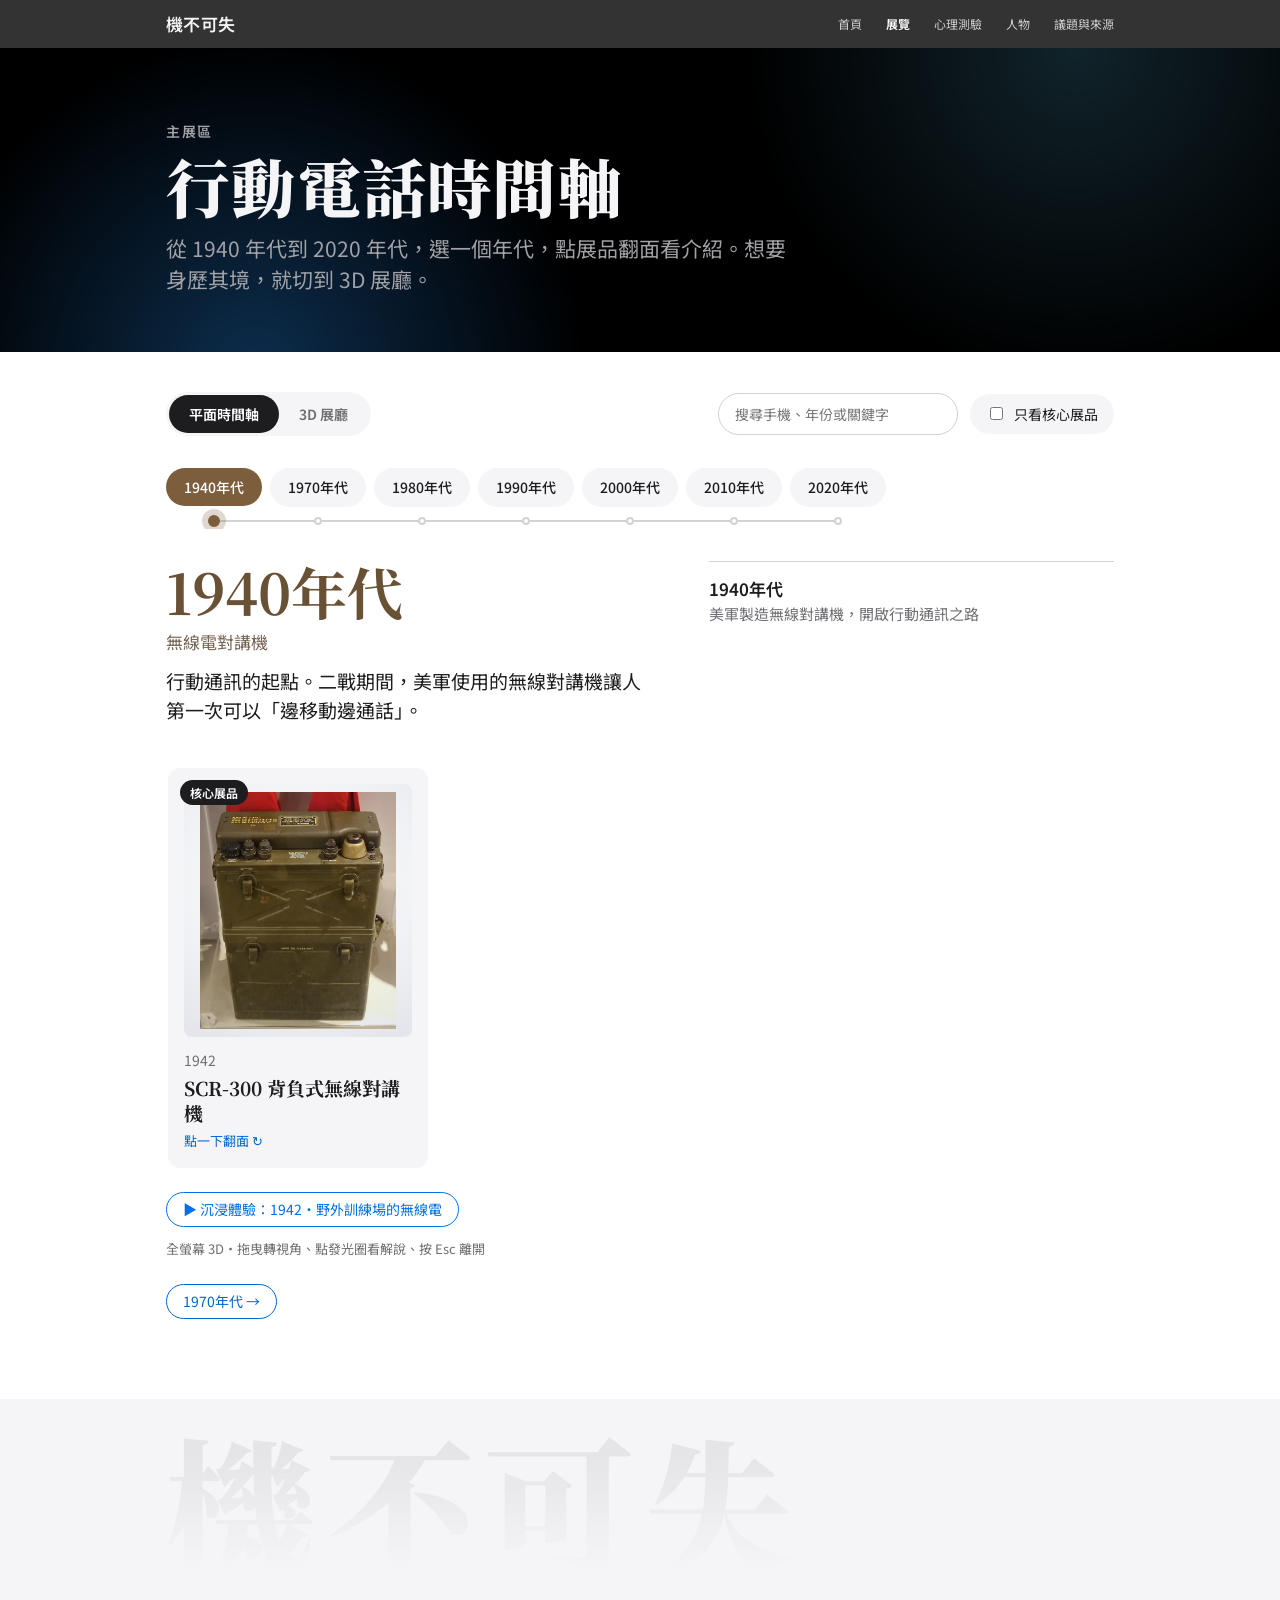
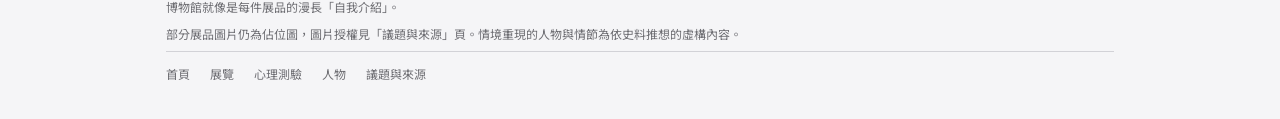
==== commit e48e4a8f: "收尾優化：本地化 three.js、圖片轉 webp、補 og:image 與 404、修正首頁 head Co-Authored-By: Claude Sonnet 5.5 <noreply@ant" ====
--- a/exhibit.html
+++ b/exhibit.html
@@ -11,6 +11,10 @@
 <meta property="og:title" content="展覽｜機不可失">
 <meta property="og:description" content="行動電話時間軸：平面年代導覽與 3D 展廳。">
 <meta property="og:locale" content="zh_TW">
+<meta property="og:image" content="https://darkking566.github.io/the-agony-and-pain-of-my-assignment-for-museum-thing/images/og-cover.jpg">
+<meta property="og:image:width" content="1200">
+<meta property="og:image:height" content="630">
+<meta name="twitter:card" content="summary_large_image">
 <meta name="theme-color" content="#000000">
 <link rel="preconnect" href="https://fonts.googleapis.com">
 <link rel="preconnect" href="https://fonts.gstatic.com" crossorigin>
@@ -20,7 +24,7 @@
 <link rel="stylesheet" href="css/style.css">
 <link rel="stylesheet" href="css/transitions.css">
 <script src="js/transitions.js"></script>
-<script type="importmap">{"imports":{"three":"https://cdn.jsdelivr.net/npm/three@0.160.0/build/three.module.js","three/addons/":"https://cdn.jsdelivr.net/npm/three@0.160.0/examples/jsm/"}}</script>
+<script type="importmap">{"imports":{"three":"./vendor/three/build/three.module.js","three/addons/":"./vendor/three/examples/jsm/"}}</script>
 <style>:root{padding-top:env(safe-area-inset-top,0px);padding-bottom:env(safe-area-inset-bottom,0px)}[hidden]{display:none!important}</style>
 </head>
 <body data-page="exhibit">
--- a/css/3d.css
+++ b/css/3d.css
@@ -45,15 +45,26 @@
 .hall-nav.prev { left: 16px; }
 .hall-nav.next { right: 16px; }
 .hall-info {
-  position: absolute; left: 16px; right: 16px; bottom: 16px; max-width: 440px;
-  background: rgba(8, 13, 26, .72); backdrop-filter: blur(16px) saturate(1.3); -webkit-backdrop-filter: blur(16px) saturate(1.3);
-  border: 1px solid rgba(255, 255, 255, .14); border-radius: 16px; padding: 18px 20px 16px;
+  position: absolute; left: 16px; right: 16px; bottom: 16px; max-width: 400px;
+  background: rgba(8, 13, 26, .9); backdrop-filter: blur(16px) saturate(1.3); -webkit-backdrop-filter: blur(16px) saturate(1.3);
+  border: 1px solid rgba(255, 255, 255, .14); border-radius: 16px; padding: 14px 18px 14px;
   box-shadow: 0 20px 50px rgba(0, 0, 0, .45);
 }
 .hall-info .year { color: #7db4ff; font-weight: 700; font-size: 12px; letter-spacing: .14em; margin-bottom: 4px; }
 .hall-info h3 { margin: 0 0 8px; font-size: 22px; line-height: 1.25; }
 .hall-info p { margin: 0 0 6px; font-size: 14px; line-height: 1.65; color: #c9d4e4; }
-.hall-info .btn { border-color: rgba(238, 243, 251, .55); color: #eef3fb; margin-top: 6px; }
+.hall-info .btn { border-color: rgba(238, 243, 251, .55); color: #eef3fb; }
+.hall-info .btn:hover { background: rgba(255, 255, 255, .1); }
+/* 說明卡預設只顯示一小段，免得擋住展品；要看全部再展開 */
+.hall-info .hi-lead { display: -webkit-box; -webkit-line-clamp: 2; -webkit-box-orient: vertical; overflow: hidden; }
+.hall-info .hi-more { display: none; max-height: 24vh; overflow-y: auto; }
+.hall-info.open .hi-lead { display: block; -webkit-line-clamp: unset; }
+.hall-info.open .hi-more { display: block; }
+.hall-info.open { max-height: 62%; overflow-y: auto; }
+.hall-info.open .hi-more { max-height: none; overflow: visible; }
+.hall-info .hi-toggle { padding: 0; margin: 0 0 8px; border: 0; background: none; color: #7db4ff; font: inherit; font-size: 13px; font-weight: 600; cursor: pointer; }
+.hall-info .hi-toggle:hover { text-decoration: underline; }
+.hall-info .hi-actions { display: flex; flex-wrap: wrap; gap: 8px; }
 .hall-info .btn:hover { background: rgba(255, 255, 255, .1); }
 
 /* 互動操作列、零件說明圓點 */
@@ -107,6 +118,7 @@
   .hall .hall-nav.prev { left: 10px; right: auto; top: 46%; bottom: auto; }
   .hall .hall-nav.next { right: 10px; top: 46%; bottom: auto; }
   .hall-hint { display: none; }
+  .hall-info.open { max-height: 40%; }   /* 窄螢幕：展開的說明卡在卡片內捲動，不要蓋住展品 */
 }
 
 /* 展廳下方的年份導覽 */
--- a/css/style.css
+++ b/css/style.css
@@ -136,9 +136,11 @@
 .page-head .sub { margin: 0; }
 
 /* 照片佔位圖 */
-.photo { aspect-ratio: 4 / 5; width: 100%; border-radius: 8px; background: var(--alt); overflow: hidden; display: grid; place-items: center; }
+/* 相框的高度是由 aspect-ratio 推出來的，img 的 height:100% 解析不到它，高瘦的圖會依自己的比例撐大、被 overflow:hidden 切掉下半部。
+   所以讓相框當定位基準，圖片貼滿相框，由 object-fit: contain 負責完整縮進去。 */
+.photo { position: relative; aspect-ratio: 4 / 5; width: 100%; border-radius: 8px; background: var(--alt); overflow: hidden; display: grid; place-items: center; }
 .dark .photo, .pick .photo, .flip-front .photo { background: transparent; }
-.photo img { width: 100%; height: 100%; object-fit: contain; }
+.photo img { position: absolute; inset: 0; width: 100%; height: 100%; object-fit: contain; }
 .photo.real, .dark .photo.real, .pick .photo.real, .flip-front .photo.real { background: #fff; }
 .photo.real img { padding: 8px; }
 
@@ -336,7 +338,9 @@
 .pp-head h3 { margin: 0; font-family: var(--display); font-size: clamp(24px, 4vw, 32px); font-weight: 600; }
 .pp-count { color: var(--muted); font-size: 15px; font-variant-numeric: tabular-nums; }
 .pp-sub { margin: 6px 0 20px; color: var(--muted); font-size: 15px; }
-.stamps { display: grid; grid-template-columns: repeat(auto-fill, minmax(112px, 1fr)); gap: 12px; }
+.stamps { display: flex; gap: 12px; overflow-x: auto; padding: 2px 2px 14px; scroll-snap-type: x proximity; scrollbar-width: thin; -webkit-overflow-scrolling: touch; overscroll-behavior-x: contain; }
+.stamps .stamp { flex: 0 0 124px; scroll-snap-align: start; }
+@media (max-width: 720px) { .stamps { margin-inline: -16px; padding-inline: 16px; scroll-padding-inline: 16px; } }
 .stamp { display: grid; justify-items: center; gap: 2px; padding: 16px 8px 14px; border: 1.5px dashed var(--line); border-radius: 14px; color: var(--muted); text-align: center; }
 .stamp:hover { text-decoration: none; border-color: var(--blue); }
 .stamp .seal { display: grid; place-items: center; width: 52px; height: 52px; margin-bottom: 6px; border-radius: 50%; border: 2px dashed var(--line); font-size: 22px; font-weight: 700; }
@@ -405,3 +409,13 @@
 /* 細節修整：篩選列對齊、首頁統計數字對齊年代卡片 */
 @media (min-width: 721px) { .filters { flex-wrap: nowrap; } .filters input[type="search"] { width: 240px; } }
 @media (min-width: 721px) { .stats { display: grid; grid-template-columns: repeat(auto-fill, minmax(200px, 1fr)); gap: 24px 12px; } }
+
+.scene-more { display: flex; margin: 20px auto 0; cursor: pointer; font: inherit; font-size: 15px; background: transparent; }
+
+/* 觸控裝置：不改外觀，只把小連結的可點範圍擴大到約 32px 以上 */
+@media (pointer: coarse) {
+  .fact-src { line-height: 2.4; }
+  .fact-src a, .nav-links a, .brand, #site-footer a { position: relative; }
+  .fact-src a::after { content: ""; position: absolute; inset: -8px -4px; }
+  .nav-links a::after, .brand::after, #site-footer a::after { content: ""; position: absolute; inset: -8px -6px; }
+}
